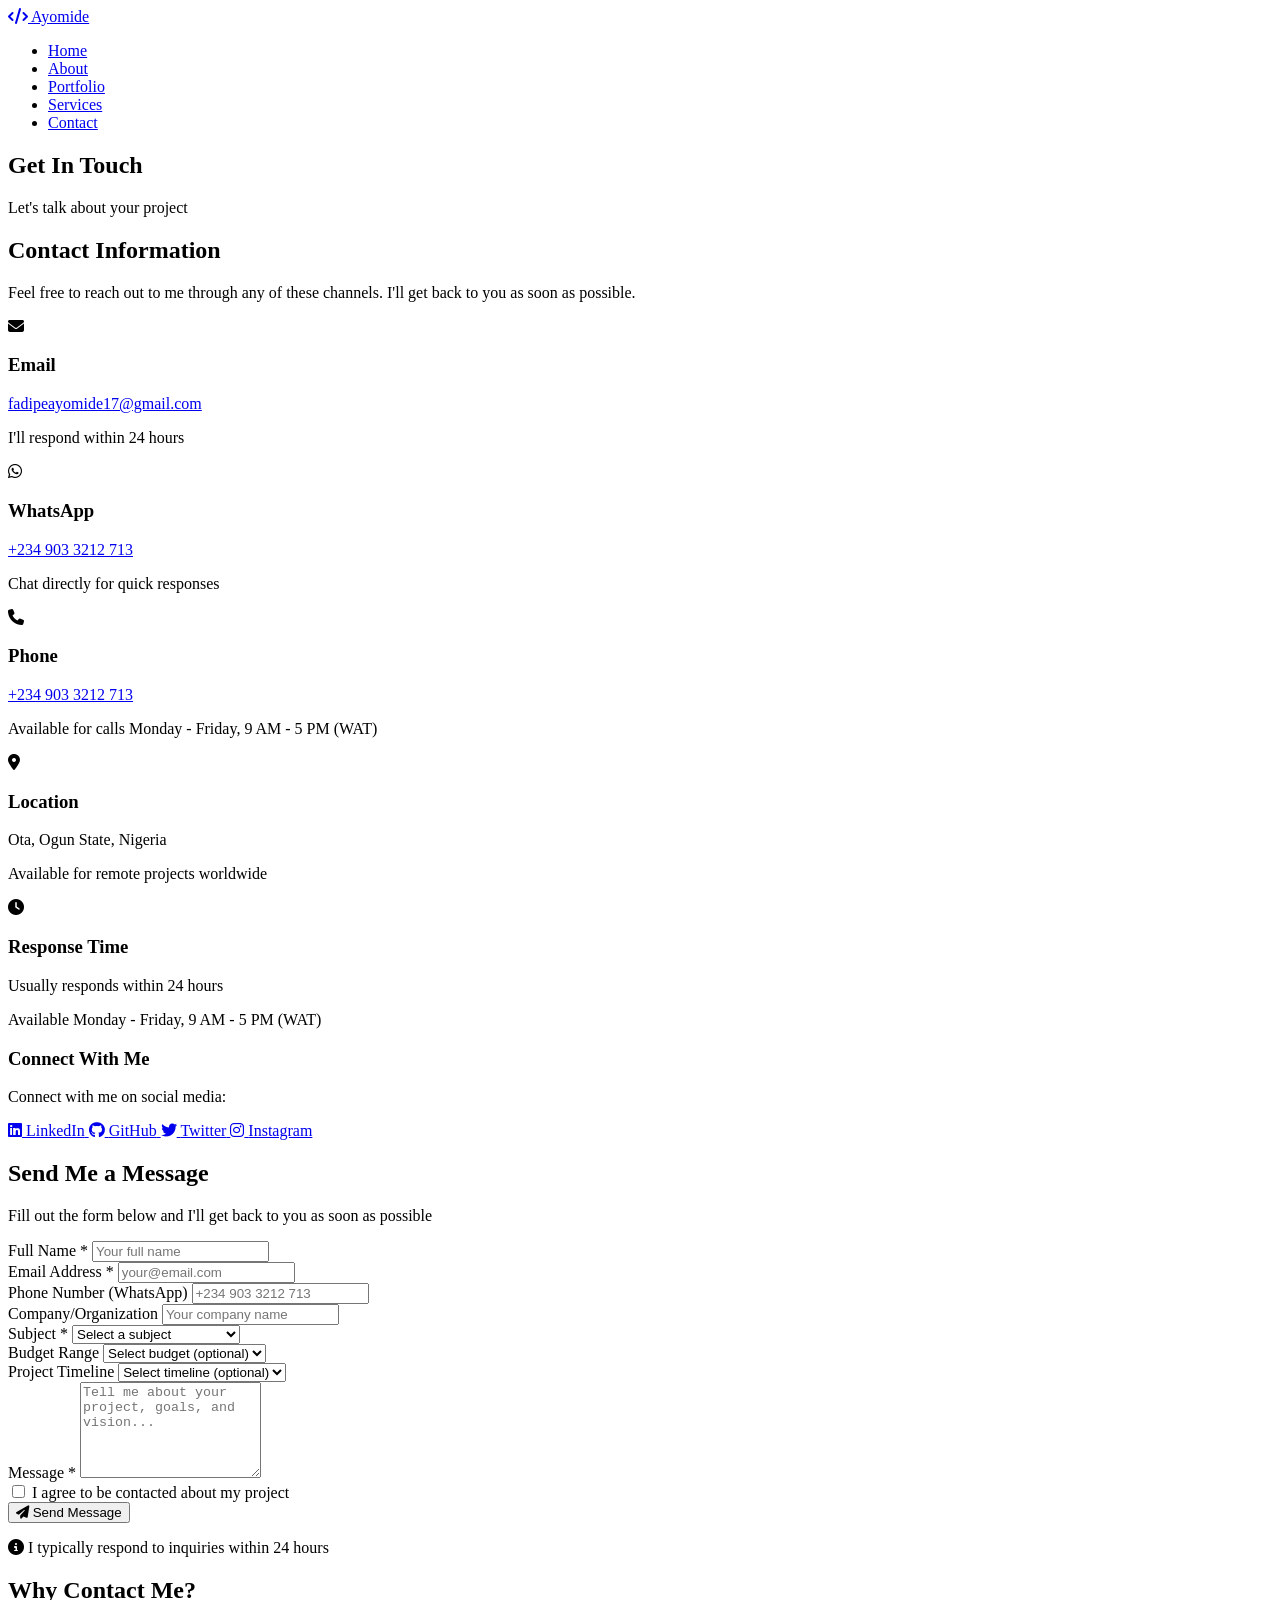
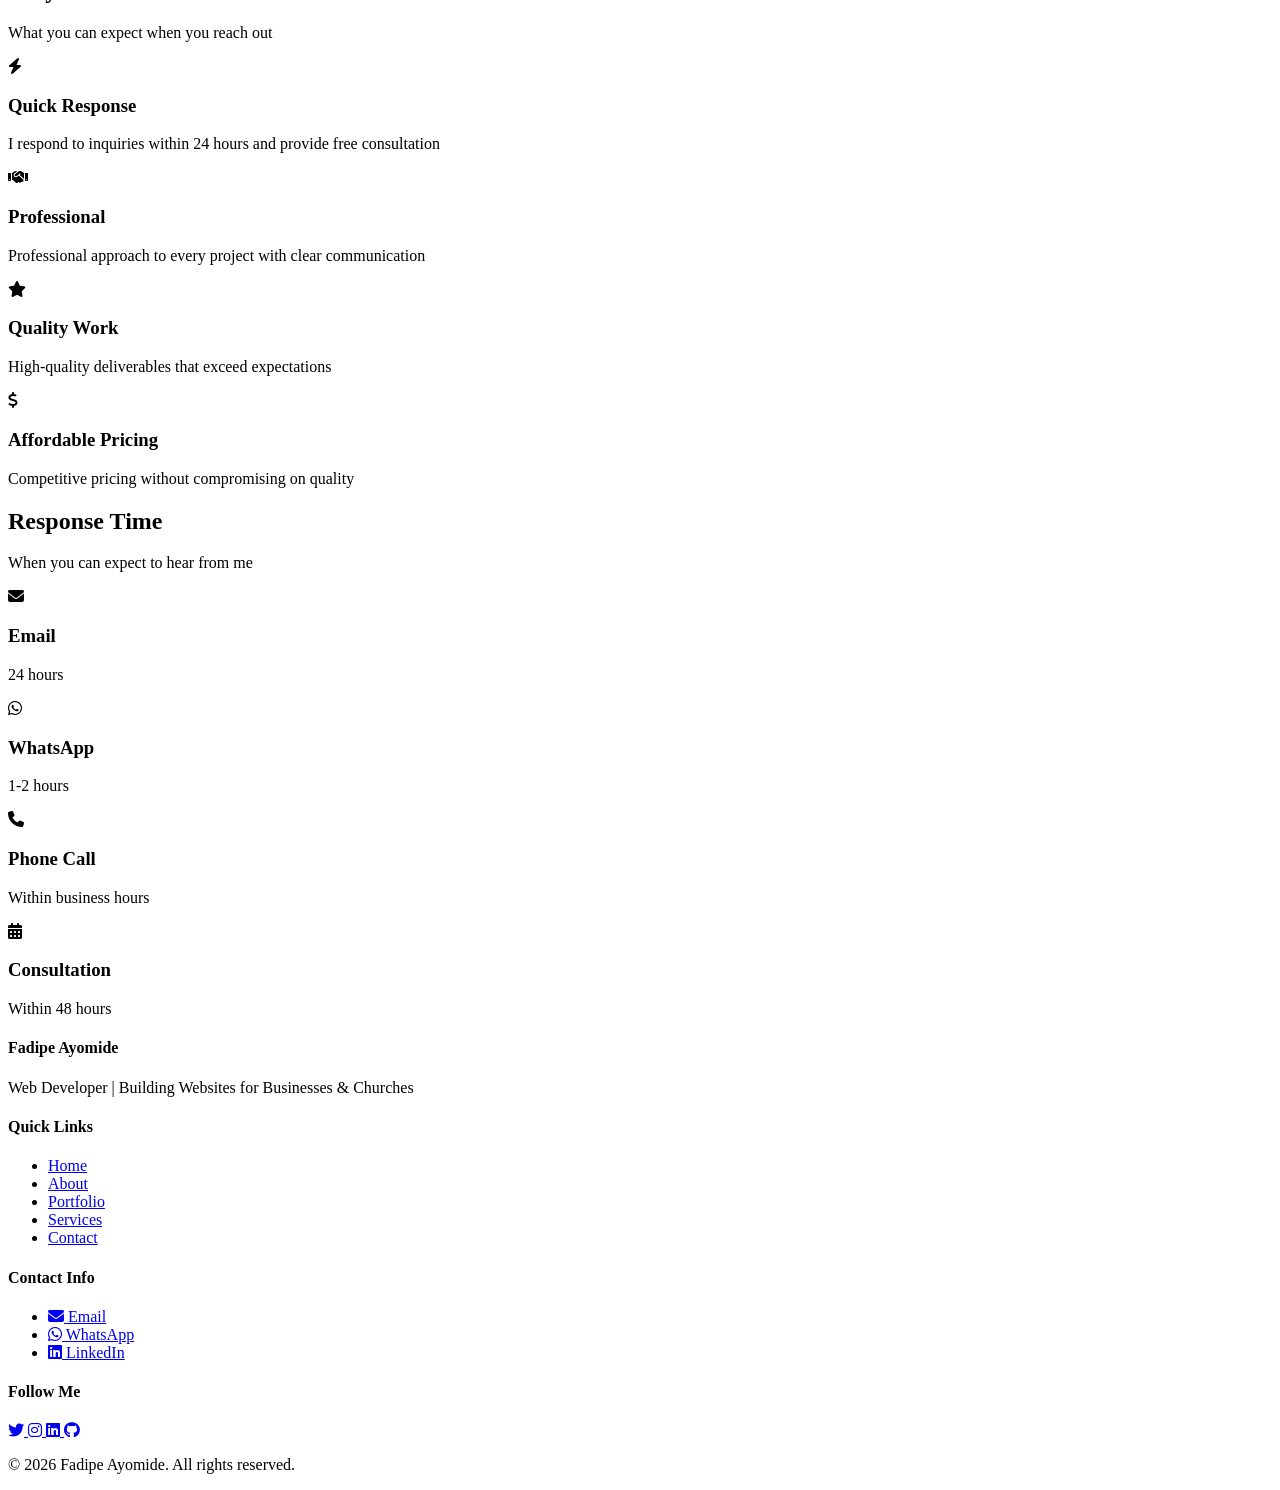
==== contact.html @ 7de07dc8 "Update contact.html" ====
<!DOCTYPE html>
<html lang="en">
<head>
    <meta charset="UTF-8">
    <meta name="viewport" content="width=device-width, initial-scale=1.0">
    <title>Contact Me - Fadipe Ayomide | Web Developer</title>
    <link rel="stylesheet" href="css/styles.css">
    <link rel="stylesheet" href="css/responsive.css">
    <link rel="stylesheet" href="https://cdnjs.cloudflare.com/ajax/libs/font-awesome/6.4.0/css/all.min.css">
</head>
<body>
    <!-- ==================== NAVIGATION ==================== -->
    <nav class="navbar">
        <div class="container">
            <div class="logo">
                <a href="index.html">
                    <i class="fas fa-code"></i> Ayomide
                </a>
            </div>
            <ul class="nav-links">
                <li><a href="index.html">Home</a></li>
                <li><a href="about.html">About</a></li>
                <li><a href="portfolio.html">Portfolio</a></li>
                <li><a href="services.html">Services</a></li>
                <li><a href="contact.html" class="active">Contact</a></li>
            </ul>
            <div class="hamburger">
                <span></span>
                <span></span>
                <span></span>
            </div>
        </div>
    </nav>

    <!-- ==================== PAGE HEADER ==================== -->
    <section class="page-header">
        <div class="container">
            <h1>Get In Touch</h1>
            <p>Let's talk about your project</p>
        </div>
    </section>

    <!-- ==================== CONTACT SECTION ==================== -->
    <section class="contact-section">
        <div class="container">
            <div class="contact-grid">
                <!-- Contact Information -->
                <div class="contact-info">
                    <h2>Contact Information</h2>
                    <p>Feel free to reach out to me through any of these channels. I'll get back to you as soon as possible.</p>

                    <!-- Email -->
                    <div class="contact-item">
                        <div class="contact-icon">
                            <i class="fas fa-envelope"></i>
                        </div>
                        <div class="contact-details">
                            <h3>Email</h3>
                            <a href="mailto:fadipeayomide17@gmail.com">fadipeayomide17@gmail.com</a>
                            <p>I'll respond within 24 hours</p>
                        </div>
                    </div>

                    <!-- WhatsApp -->
                    <div class="contact-item">
                        <div class="contact-icon">
                            <i class="fab fa-whatsapp"></i>
                        </div>
                        <div class="contact-details">
                            <h3>WhatsApp</h3>
                            <a href="https://wa.me/2349033212713" target="_blank">+234 903 3212 713</a>
                            <p>Chat directly for quick responses</p>
                        </div>
                    </div>

                    <!-- Phone -->
                    <div class="contact-item">
                        <div class="contact-icon">
                            <i class="fas fa-phone"></i>
                        </div>
                        <div class="contact-details">
                            <h3>Phone</h3>
                            <a href="tel:+2349033212713">+234 903 3212 713</a>
                            <p>Available for calls Monday - Friday, 9 AM - 5 PM (WAT)</p>
                        </div>
                    </div>

                    <!-- Location -->
                    <div class="contact-item">
                        <div class="contact-icon">
                            <i class="fas fa-map-marker-alt"></i>
                        </div>
                        <div class="contact-details">
                            <h3>Location</h3>
                            <p>Ota, Ogun State, Nigeria</p>
                            <p>Available for remote projects worldwide</p>
                        </div>
                    </div>

                    <!-- Response Time -->
                    <div class="contact-item">
                        <div class="contact-icon">
                            <i class="fas fa-clock"></i>
                        </div>
                        <div class="contact-details">
                            <h3>Response Time</h3>
                            <p>Usually responds within 24 hours</p>
                            <p>Available Monday - Friday, 9 AM - 5 PM (WAT)</p>
                        </div>
                    </div>

                    <!-- Social Links -->
                    <div class="contact-social">
                        <h3>Connect With Me</h3>
                        <p>Connect with me on social media:</p>
                        <div class="social-links-large">
                            <a href="https://linkedin.com/in/fadipe-ayomide-oo1" target="_blank" class="social-btn" title="LinkedIn">
                                <i class="fab fa-linkedin"></i>
                                <span>LinkedIn</span>
                            </a>
                            <a href="https://github.com/ayomidejohn-max" target="_blank" class="social-btn" title="GitHub">
                                <i class="fab fa-github"></i>
                                <span>GitHub</span>
                            </a>
                            <a href="https://twitter.com" target="_blank" class="social-btn" title="Twitter">
                                <i class="fab fa-twitter"></i>
                                <span>Twitter</span>
                            </a>
                            <a href="https://instagram.com" target="_blank" class="social-btn" title="Instagram">
                                <i class="fab fa-instagram"></i>
                                <span>Instagram</span>
                            </a>
                        </div>
                    </div>
                </div>

                <!-- Contact Form -->
                <div class="contact-form-wrapper">
                    <h2>Send Me a Message</h2>
                    <p>Fill out the form below and I'll get back to you as soon as possible</p>

                    <!-- Success Message -->
                    <div id="successMessage" class="success-message" style="display: none;">
                        <i class="fas fa-check-circle"></i>
                        <h3>Message Sent Successfully!</h3>
                        <p>Thank you for reaching out. I'll get back to you soon.</p>
                    </div>

                    <form id="contactForm" class="contact-form">
                        <!-- Name Field -->
                        <div class="form-group">
                            <label for="name">Full Name *</label>
                            <input type="text" id="name" name="name" required placeholder="Your full name">
                            <span class="error-message" id="nameError"></span>
                        </div>

                        <!-- Email Field -->
                        <div class="form-group">
                            <label for="email">Email Address *</label>
                            <input type="email" id="email" name="email" required placeholder="your@email.com">
                            <span class="error-message" id="emailError"></span>
                        </div>

                        <!-- Phone Field -->
                        <div class="form-group">
                            <label for="phone">Phone Number (WhatsApp)</label>
                            <input type="tel" id="phone" name="phone" placeholder="+234 903 3212 713">
                            <span class="error-message" id="phoneError"></span>
                        </div>

                        <!-- Company Field -->
                        <div class="form-group">
                            <label for="company">Company/Organization</label>
                            <input type="text" id="company" name="company" placeholder="Your company name">
                        </div>

                        <!-- Subject Field -->
                        <div class="form-group">
                            <label for="subject">Subject *</label>
                            <select id="subject" name="subject" required>
                                <option value="">Select a subject</option>
                                <option value="website_design">Website Design</option>
                                <option value="website_redesign">Website Redesign</option>
                                <option value="ecommerce">E-commerce Setup</option>
                                <option value="maintenance">Website Maintenance</option>
                                <option value="optimization">Website Optimization</option>
                                <option value="domain_hosting">Domain & Hosting Setup</option>
                                <option value="other">Other Services</option>
                                <option value="inquiry">General Inquiry</option>
                            </select>
                            <span class="error-message" id="subjectError"></span>
                        </div>

                        <!-- Budget Field -->
                        <div class="form-group">
                            <label for="budget">Budget Range</label>
                            <select id="budget" name="budget">
                                <option value="">Select budget (optional)</option>
                                <option value="10k-30k">₦10,000 - ₦30,000</option>
                                <option value="30k-50k">₦30,000 - ₦50,000</option>
                                <option value="50k-100k">₦50,000 - ₦100,000</option>
                                <option value="100k-200k">₦100,000 - ₦200,000</option>
                                <option value="200k+">₦200,000+</option>
                            </select>
                        </div>

                        <!-- Timeline Field -->
                        <div class="form-group">
                            <label for="timeline">Project Timeline</label>
                            <select id="timeline" name="timeline">
                                <option value="">Select timeline (optional)</option>
                                <option value="urgent">ASAP (1-2 weeks)</option>
                                <option value="soon">Soon (2-4 weeks)</option>
                                <option value="flexible">Flexible (1-3 months)</option>
                                <option value="planning">Still Planning</option>
                            </select>
                        </div>

                        <!-- Message Field -->
                        <div class="form-group">
                            <label for="message">Message *</label>
                            <textarea id="message" name="message" required placeholder="Tell me about your project, goals, and vision..." rows="6"></textarea>
                            <span class="error-message" id="messageError"></span>
                        </div>

                        <!-- Agree to Terms -->
                        <div class="form-group checkbox">
                            <input type="checkbox" id="agree" name="agree" required>
                            <label for="agree" class="checkbox-label">
                                I agree to be contacted about my project
                            </label>
                            <span class="error-message" id="agreeError"></span>
                        </div>

                        <!-- Submit Button -->
                        <button type="submit" class="btn btn-primary btn-submit">
                            <i class="fas fa-paper-plane"></i> Send Message
                        </button>

                        <!-- Form Info -->
                        <p class="form-info">
                            <i class="fas fa-info-circle"></i>
                            I typically respond to inquiries within 24 hours
                        </p>
                    </form>
                </div>
            </div>
        </div>
    </section>

    <!-- ==================== WHY CONTACT ME ==================== -->
    <section class="why-contact">
        <div class="container">
            <div class="section-header">
                <h2>Why Contact Me?</h2>
                <p class="section-subtitle">What you can expect when you reach out</p>
            </div>

            <div class="why-contact-grid">
                <div class="why-contact-card">
                    <i class="fas fa-bolt"></i>
                    <h3>Quick Response</h3>
                    <p>I respond to inquiries within 24 hours and provide free consultation</p>
                </div>
                <div class="why-contact-card">
                    <i class="fas fa-handshake"></i>
                    <h3>Professional</h3>
                    <p>Professional approach to every project with clear communication</p>
                </div>
                <div class="why-contact-card">
                    <i class="fas fa-star"></i>
                    <h3>Quality Work</h3>
                    <p>High-quality deliverables that exceed expectations</p>
                </div>
                <div class="why-contact-card">
                    <i class="fas fa-dollar-sign"></i>
                    <h3>Affordable Pricing</h3>
                    <p>Competitive pricing without compromising on quality</p>
                </div>
            </div>
        </div>
    </section>

    <!-- ==================== RESPONSE TIME ==================== -->
    <section class="response-time">
        <div class="container">
            <div class="section-header">
                <h2>Response Time</h2>
                <p class="section-subtitle">When you can expect to hear from me</p>
            </div>

            <div class="response-grid">
                <div class="response-card">
                    <i class="fas fa-envelope"></i>
                    <h3>Email</h3>
                    <p>24 hours</p>
                </div>
                <div class="response-card">
                    <i class="fab fa-whatsapp"></i>
                    <h3>WhatsApp</h3>
                    <p>1-2 hours</p>
                </div>
                <div class="response-card">
                    <i class="fas fa-phone"></i>
                    <h3>Phone Call</h3>
                    <p>Within business hours</p>
                </div>
                <div class="response-card">
                    <i class="fas fa-calendar-alt"></i>
                    <h3>Consultation</h3>
                    <p>Within 48 hours</p>
                </div>
            </div>
        </div>
    </section>

    <!-- ==================== FOOTER ==================== -->
    <footer class="footer">
        <div class="container">
            <div class="footer-content">
                <div class="footer-section">
                    <h4>Fadipe Ayomide</h4>
                    <p>Web Developer | Building Websites for Businesses & Churches</p>
                </div>

                <div class="footer-section">
                    <h4>Quick Links</h4>
                    <ul>
                        <li><a href="index.html">Home</a></li>
                        <li><a href="about.html">About</a></li>
                        <li><a href="portfolio.html">Portfolio</a></li>
                        <li><a href="services.html">Services</a></li>
                        <li><a href="contact.html">Contact</a></li>
                    </ul>
                </div>

                <div class="footer-section">
                    <h4>Contact Info</h4>
                    <ul>
                        <li>
                            <a href="mailto:fadipeayomide17@gmail.com">
                                <i class="fas fa-envelope"></i> Email
                            </a>
                        </li>
                        <li>
                            <a href="https://wa.me/2349033212713" target="_blank">
                                <i class="fab fa-whatsapp"></i> WhatsApp
                            </a>
                        </li>
                        <li>
                            <a href="https://www.linkedin.com/in/fadipe-ayomide-oo1" target="_blank">
                                <i class="fab fa-linkedin"></i> LinkedIn
                            </a>
                        </li>
                    </ul>
                </div>

                <div class="footer-section">
                    <h4>Follow Me</h4>
                    <div class="social-links">
                        <a href="https://twitter.com" target="_blank" title="Twitter">
                            <i class="fab fa-twitter"></i>
                        </a>
                        <a href="https://instagram.com" target="_blank" title="Instagram">
                            <i class="fab fa-instagram"></i>
                        </a>
                        <a href="https://www.linkedin.com/in/fadipe-ayomide-oo1" target="_blank" title="LinkedIn">
                            <i class="fab fa-linkedin"></i>
                        </a>
                        <a href="https://github.com" target="_blank" title="GitHub">
                            <i class="fab fa-github"></i>
                        </a>
                    </div>
                </div>
            </div>

            <div class="footer-bottom">
                <p>&copy; 2026 Fadipe Ayomide. All rights reserved.</p>
            </div>
        </div>
    </footer>

    <!-- ==================== SCRIPTS ==================== -->
    <script src="js/script.js"></script>
</body>
</html>
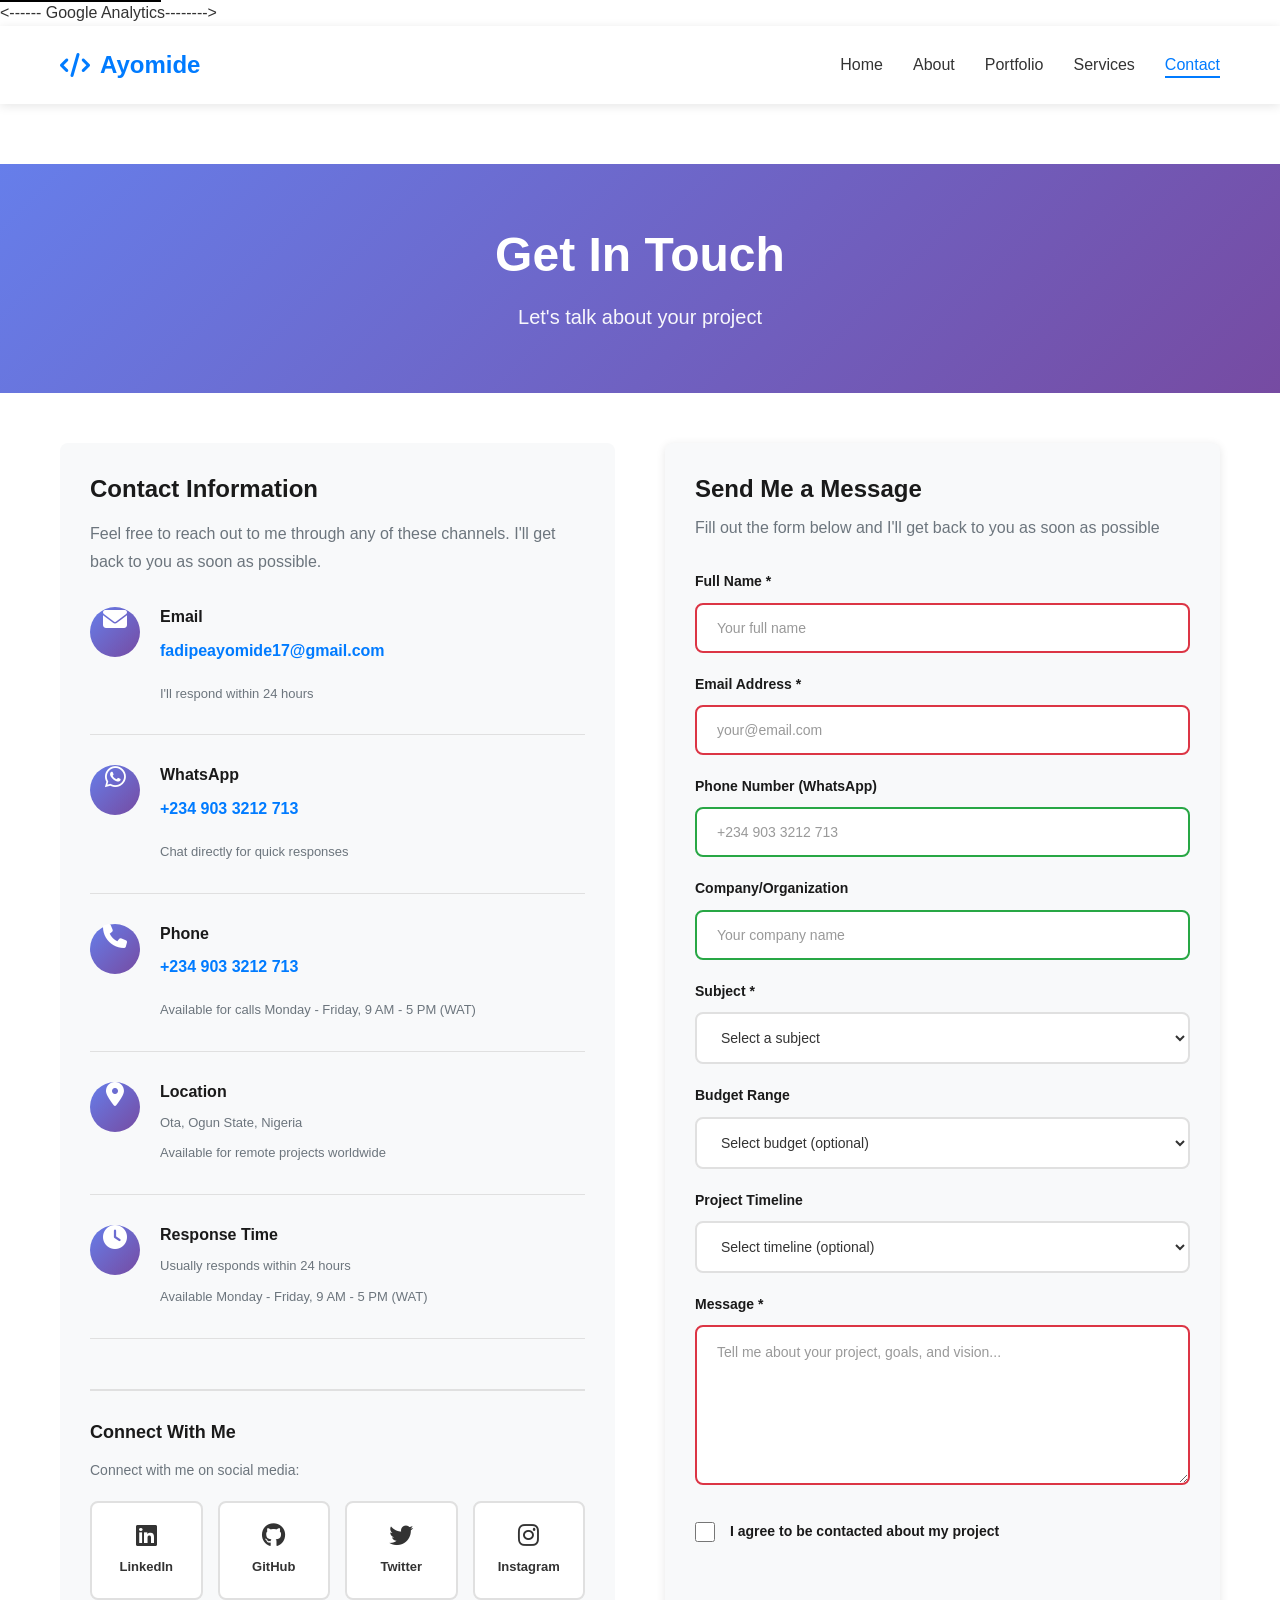
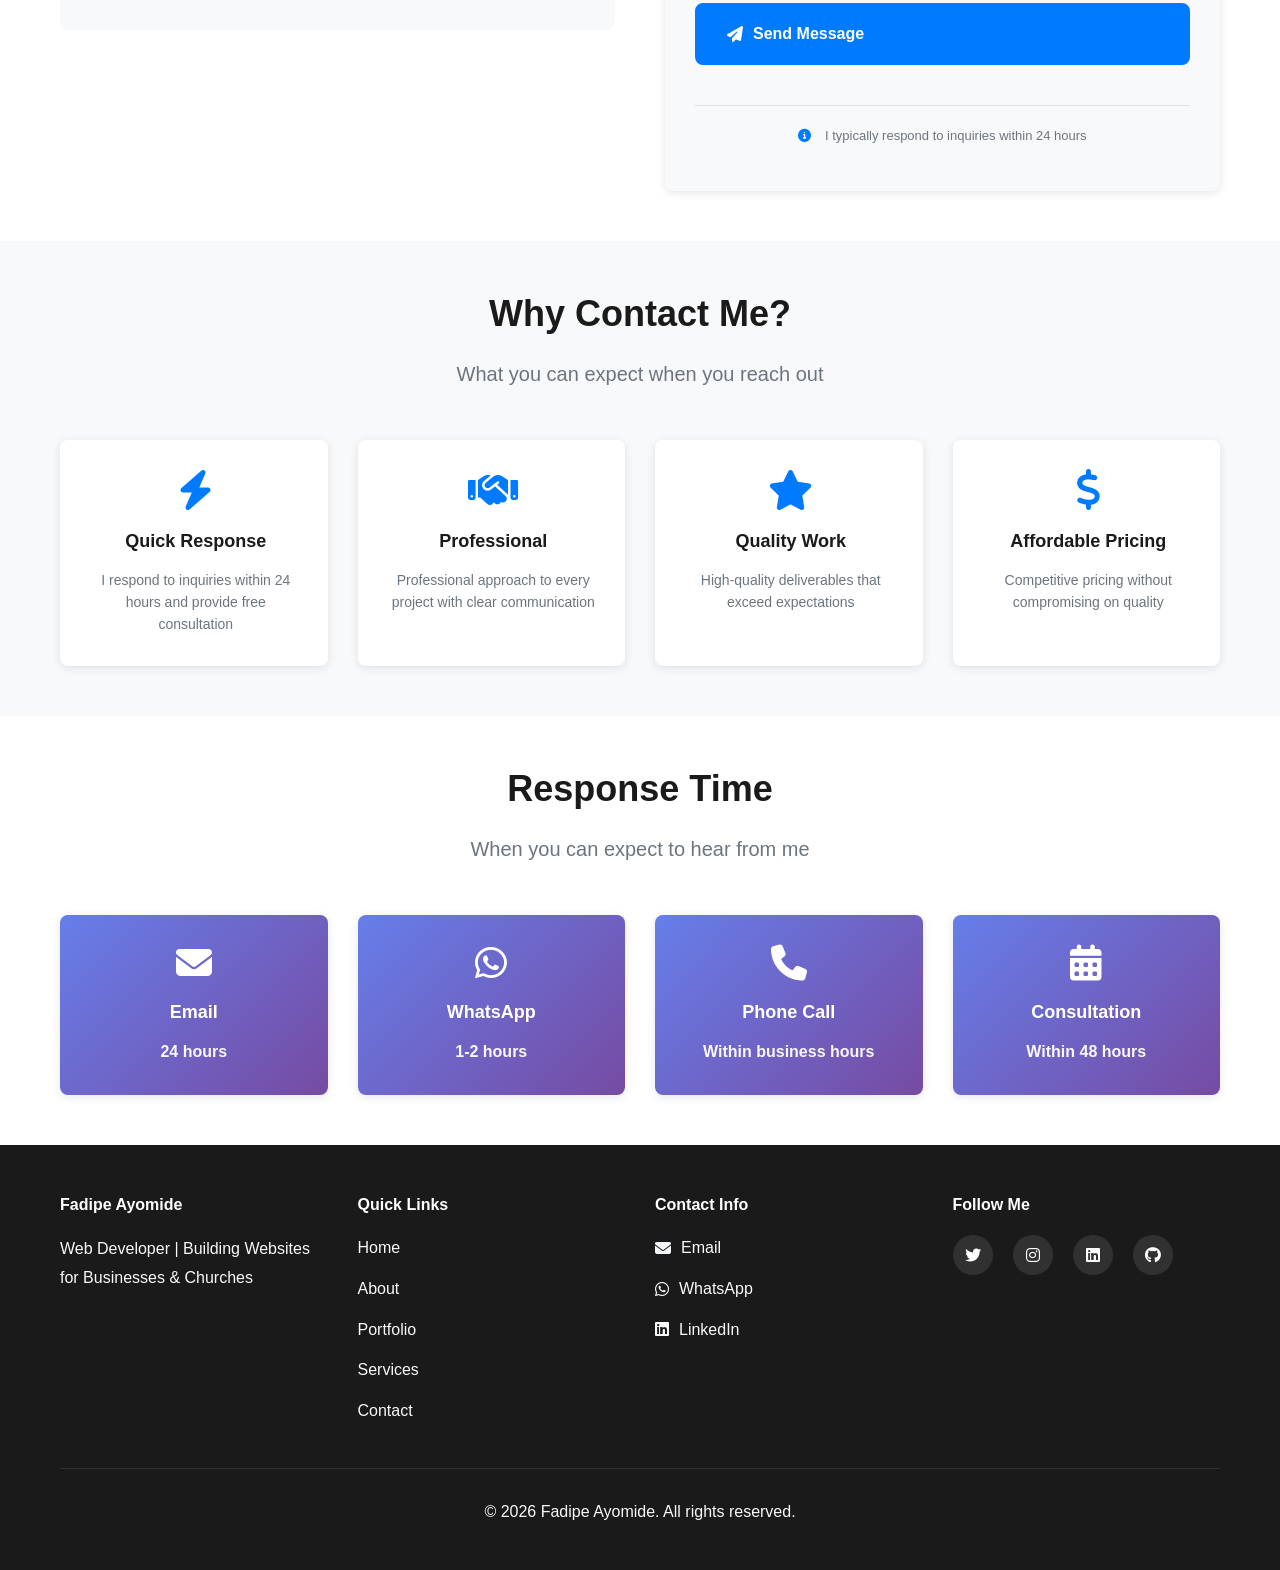
==== commit d3ac5345: "Update contact.html" ====
--- a/contact.html
+++ b/contact.html
@@ -7,6 +7,14 @@
     <link rel="stylesheet" href="css/styles.css">
     <link rel="stylesheet" href="css/responsive.css">
     <link rel="stylesheet" href="https://cdnjs.cloudflare.com/ajax/libs/font-awesome/6.4.0/css/all.min.css">
+        <------ Google Analytics-------->
+    <script async src="https://www.googletagmanager.com/gtag/js?id=G-K5BEQGF1L0"></script>
+    <script>
+        window.dataLayer = window.dataLayer || [];
+        function gtag(){dataLayer.push(arguments);}
+        gtag('js', new Date());
+        gtag('config', 'G-K5BEQGF1L0');
+    </script>
 </head>
 <body>
     <!-- ==================== NAVIGATION ==================== -->
@@ -146,7 +154,9 @@
                         <p>Thank you for reaching out. I'll get back to you soon.</p>
                     </div>
 
-                    <form id="contactForm" class="contact-form">
+                    <form action="https://formsubmit.co/fadipeayomide17@gmail.com" method="POST" class="contact-form">
+    <!-- Disable CAPTCHA -->
+    <input type="hidden" name="_captcha" value="false">
                         <!-- Name Field -->
                         <div class="form-group">
                             <label for="name">Full Name *</label>
--- a/css/styles.css
+++ b/css/styles.css
@@ -0,0 +1,4756 @@
+/* ============================================================
+   FADIPE AYOMIDE PORTFOLIO - MAIN STYLES
+   ============================================================ */
+
+/* ==================== ROOT VARIABLES ==================== */
+:root {
+    /* Colors */
+    --primary-color: #007bff;
+    --secondary-color: #6c757d;
+    --success-color: #28a745;
+    --danger-color: #dc3545;
+    --dark-color: #1a1a1a;
+    --light-color: #f8f9fa;
+    --white-color: #ffffff;
+    --text-color: #333333;
+    --border-color: #e0e0e0;
+    --shadow-color: rgba(0, 0, 0, 0.1);
+    
+    /* Fonts */
+    --font-family: 'Segoe UI', Tahoma, Geneva, Verdana, sans-serif;
+    --font-size-base: 16px;
+    --font-size-large: 20px;
+    --font-size-h1: 48px;
+    --font-size-h2: 36px;
+    --font-size-h3: 24px;
+    
+    /* Spacing */
+    --spacing-xs: 5px;
+    --spacing-sm: 10px;
+    --spacing-md: 15px;
+    --spacing-lg: 20px;
+    --spacing-xl: 30px;
+    --spacing-xxl: 50px;
+    
+    /* Border Radius */
+    --border-radius: 8px;
+    --border-radius-large: 15px;
+    
+    /* Transitions */
+    --transition: all 0.3s ease;
+    
+    /* Box Shadow */
+    --box-shadow: 0 2px 10px rgba(0, 0, 0, 0.1);
+    --box-shadow-hover: 0 5px 20px rgba(0, 0, 0, 0.15);
+}
+
+/* ==================== GLOBAL STYLES ==================== */
+* {
+    margin: 0;
+    padding: 0;
+    box-sizing: border-box;
+}
+
+html {
+    scroll-behavior: smooth;
+}
+
+body {
+    font-family: var(--font-family);
+    font-size: var(--font-size-base);
+    color: var(--text-color);
+    line-height: 1.6;
+    background-color: var(--white-color);
+}
+
+/* ==================== TYPOGRAPHY ==================== */
+h1, h2, h3, h4, h5, h6 {
+    font-weight: 700;
+    margin-bottom: var(--spacing-lg);
+    line-height: 1.3;
+}
+
+h1 {
+    font-size: var(--font-size-h1);
+}
+
+h2 {
+    font-size: var(--font-size-h2);
+}
+
+h3 {
+    font-size: var(--font-size-h3);
+}
+
+p {
+    margin-bottom: var(--spacing-md);
+}
+
+a {
+    color: var(--primary-color);
+    text-decoration: none;
+    transition: var(--transition);
+}
+
+a:hover {
+    color: darken(var(--primary-color), 10%);
+}
+
+ul, ol {
+    margin-left: var(--spacing-lg);
+    margin-bottom: var(--spacing-md);
+}
+
+/* ==================== CONTAINER ==================== */
+.container {
+    max-width: 1200px;
+    margin: 0 auto;
+    padding: 0 var(--spacing-lg);
+}
+
+/* ==================== BUTTONS ==================== */
+.btn {
+    display: inline-block;
+    padding: var(--spacing-md) var(--spacing-xl);
+    border-radius: var(--border-radius);
+    font-size: var(--font-size-base);
+    font-weight: 600;
+    text-align: center;
+    cursor: pointer;
+    transition: var(--transition);
+    border: 2px solid transparent;
+    text-decoration: none;
+    white-space: nowrap;
+    display: inline-flex;
+    align-items: center;
+    gap: var(--spacing-sm);
+}
+
+.btn-primary {
+    background-color: var(--primary-color);
+    color: var(--white-color);
+    border-color: var(--primary-color);
+}
+
+.btn-primary:hover {
+    background-color: #0056b3;
+    border-color: #0056b3;
+    transform: translateY(-2px);
+    box-shadow: var(--box-shadow-hover);
+}
+
+.btn-secondary {
+    background-color: transparent;
+    color: var(--primary-color);
+    border-color: var(--primary-color);
+}
+
+.btn-secondary:hover {
+    background-color: var(--primary-color);
+    color: var(--white-color);
+    transform: translateY(-2px);
+}
+
+.btn-light {
+    background-color: var(--white-color);
+    color: var(--dark-color);
+    border-color: var(--white-color);
+}
+
+.btn-light:hover {
+    background-color: var(--light-color);
+    transform: translateY(-2px);
+    box-shadow: var(--box-shadow-hover);
+}
+
+.btn-small {
+    padding: var(--spacing-sm) var(--spacing-md);
+    font-size: 14px;
+}
+
+/* ==================== NAVIGATION ==================== */
+.navbar {
+    background-color: var(--white-color);
+    box-shadow: var(--box-shadow);
+    position: sticky;
+    top: 0;
+    z-index: 1000;
+}
+
+.navbar .container {
+    display: flex;
+    justify-content: space-between;
+    align-items: center;
+    padding: var(--spacing-lg);
+}
+
+.logo a {
+    font-size: 24px;
+    font-weight: 700;
+    color: var(--primary-color);
+    display: flex;
+    align-items: center;
+    gap: var(--spacing-sm);
+}
+
+.nav-links {
+    display: flex;
+    list-style: none;
+    gap: var(--spacing-xl);
+    margin: 0;
+}
+
+.nav-links a {
+    color: var(--text-color);
+    font-weight: 500;
+    position: relative;
+    padding-bottom: 5px;
+}
+
+.nav-links a:hover,
+.nav-links a.active {
+    color: var(--primary-color);
+}
+
+.nav-links a.active::after {
+    content: '';
+    position: absolute;
+    bottom: 0;
+    left: 0;
+    width: 100%;
+    height: 2px;
+    background-color: var(--primary-color);
+}
+
+.hamburger {
+    display: none;
+    flex-direction: column;
+    cursor: pointer;
+    gap: 5px;
+}
+
+.hamburger span {
+    width: 25px;
+    height: 3px;
+    background-color: var(--text-color);
+    border-radius: 2px;
+    transition: var(--transition);
+}
+
+/* ==================== HERO SECTION ==================== */
+.hero {
+    padding: 100px var(--spacing-lg);
+    background: linear-gradient(135deg, #667eea 0%, #764ba2 100%);
+    color: var(--white-color);
+    min-height: 100vh;
+    display: flex;
+    align-items: center;
+}
+
+.hero .container {
+    display: grid;
+    grid-template-columns: 1fr 1fr;
+    gap: var(--spacing-xxl);
+    align-items: center;
+}
+
+.hero-content h1 {
+    font-size: var(--font-size-h1);
+    margin-bottom: var(--spacing-lg);
+    line-height: 1.2;
+}
+
+.highlight {
+    color: #ffd700;
+}
+
+.hero-subtitle {
+    font-size: var(--font-size-large);
+    margin-bottom: var(--spacing-lg);
+    font-weight: 600;
+}
+
+.hero-description {
+    font-size: 18px;
+    margin-bottom: var(--spacing-xl);
+    line-height: 1.8;
+    opacity: 0.95;
+}
+
+.hero-buttons {
+    display: flex;
+    gap: var(--spacing-lg);
+    flex-wrap: wrap;
+}
+
+.profile-photo {
+    width: 100%;
+    max-width: 400px;
+    border-radius: var(--border-radius-large);
+    box-shadow: 0 10px 40px rgba(0, 0, 0, 0.3);
+    animation: float 3s ease-in-out infinite;
+}
+
+@keyframes float {
+    0%, 100% {
+        transform: translateY(0px);
+    }
+    50% {
+        transform: translateY(-20px);
+    }
+}
+
+/* ==================== STATS SECTION ==================== */
+.stats {
+    padding: var(--spacing-xxl) var(--spacing-lg);
+    background-color: var(--light-color);
+}
+
+.stats .container {
+    display: grid;
+    grid-template-columns: repeat(auto-fit, minmax(200px, 1fr));
+    gap: var(--spacing-xl);
+}
+
+.stat-card {
+    text-align: center;
+    padding: var(--spacing-xl);
+    background-color: var(--white-color);
+    border-radius: var(--border-radius);
+    box-shadow: var(--box-shadow);
+    transition: var(--transition);
+}
+
+.stat-card:hover {
+    transform: translateY(-5px);
+    box-shadow: var(--box-shadow-hover);
+}
+
+.stat-card h3 {
+    font-size: 36px;
+    color: var(--primary-color);
+    margin-bottom: var(--spacing-md);
+}
+
+.stat-card p {
+    color: var(--secondary-color);
+    margin: 0;
+}
+
+/* ==================== SECTION HEADER ==================== */
+.section-header {
+    text-align: center;
+    margin-bottom: var(--spacing-xxl);
+}
+
+.section-header h2 {
+    color: var(--dark-color);
+    margin-bottom: var(--spacing-lg);
+}
+
+.section-subtitle {
+    font-size: var(--font-size-large);
+    color: var(--secondary-color);
+    margin-bottom: 0;
+}
+
+/* ==================== FEATURED PROJECTS ==================== */
+.featured-projects {
+    padding: var(--spacing-xxl) var(--spacing-lg);
+}
+
+.projects-grid {
+    display: grid;
+    grid-template-columns: repeat(auto-fit, minmax(300px, 1fr));
+    gap: var(--spacing-xl);
+    margin-bottom: var(--spacing-xxl);
+}
+
+.project-card {
+    border-radius: var(--border-radius);
+    overflow: hidden;
+    box-shadow: var(--box-shadow);
+    transition: var(--transition);
+}
+
+.project-card:hover {
+    transform: translateY(-8px);
+    box-shadow: var(--box-shadow-hover);
+}
+
+.project-image {
+    position: relative;
+    overflow: hidden;
+    height: 250px;
+}
+
+.project-image img {
+    width: 100%;
+    height: 100%;
+    object-fit: cover;
+    transition: var(--transition);
+}
+
+.project-card:hover .project-image img {
+    transform: scale(1.1);
+}
+
+.project-overlay {
+    position: absolute;
+    top: 0;
+    left: 0;
+    width: 100%;
+    height: 100%;
+    background-color: rgba(0, 123, 255, 0.9);
+    display: flex;
+    align-items: center;
+    justify-content: center;
+    opacity: 0;
+    transition: var(--transition);
+}
+
+.project-card:hover .project-overlay {
+    opacity: 1;
+}
+
+.project-link {
+    background-color: var(--white-color);
+    color: var(--primary-color);
+    padding: var(--spacing-md) var(--spacing-xl);
+    border-radius: var(--border-radius);
+    font-weight: 600;
+    display: inline-block;
+}
+
+.project-link:hover {
+    background-color: var(--light-color);
+}
+
+.project-info {
+    padding: var(--spacing-lg);
+}
+
+.project-info h3 {
+    color: var(--dark-color);
+    margin-bottom: var(--spacing-sm);
+}
+
+.project-info p {
+    color: var(--secondary-color);
+    font-size: 14px;
+    margin-bottom: var(--spacing-md);
+}
+
+.project-tech {
+    display: flex;
+    gap: var(--spacing-sm);
+    flex-wrap: wrap;
+}
+
+.project-tech span {
+    background-color: var(--light-color);
+    color: var(--primary-color);
+    padding: 4px 10px;
+    border-radius: 20px;
+    font-size: 12px;
+    font-weight: 600;
+}
+
+/* ==================== VIEW ALL CENTER ==================== */
+.view-all-center {
+    text-align: center;
+}
+
+/* ==================== SERVICES PREVIEW ==================== */
+.services-preview {
+    padding: var(--spacing-xxl) var(--spacing-lg);
+    background-color: var(--light-color);
+}
+
+.services-grid {
+    display: grid;
+    grid-template-columns: repeat(auto-fit, minmax(250px, 1fr));
+    gap: var(--spacing-xl);
+    margin-bottom: var(--spacing-xxl);
+}
+
+.service-card {
+    background-color: var(--white-color);
+    padding: var(--spacing-xl);
+    border-radius: var(--border-radius);
+    text-align: center;
+    box-shadow: var(--box-shadow);
+    transition: var(--transition);
+    border-top: 4px solid transparent;
+}
+
+.service-card:hover {
+    transform: translateY(-8px);
+    box-shadow: var(--box-shadow-hover);
+    border-top-color: var(--primary-color);
+}
+
+.service-icon {
+    font-size: 48px;
+    color: var(--primary-color);
+    margin-bottom: var(--spacing-lg);
+}
+
+.service-card h3 {
+    color: var(--dark-color);
+    margin-bottom: var(--spacing-md);
+}
+
+.service-card p {
+    color: var(--secondary-color);
+    margin: 0;
+}
+
+/* ==================== SKILLS PREVIEW ==================== */
+.skills-preview {
+    padding: var(--spacing-xxl) var(--spacing-lg);
+}
+
+.skills-grid {
+    display: grid;
+    grid-template-columns: repeat(auto-fit, minmax(150px, 1fr));
+    gap: var(--spacing-xl);
+}
+
+.skill-item {
+    text-align: center;
+    padding: var(--spacing-xl);
+    background-color: var(--light-color);
+    border-radius: var(--border-radius);
+    transition: var(--transition);
+}
+
+.skill-item:hover {
+    background-color: var(--primary-color);
+    color: var(--white-color);
+    transform: translateY(-5px);
+}
+
+.skill-item i {
+    font-size: 40px;
+    margin-bottom: var(--spacing-md);
+    display: block;
+    color: var(--primary-color);
+}
+
+.skill-item:hover i {
+    color: var(--white-color);
+}
+
+.skill-item h4 {
+    margin: 0;
+    font-size: 16px;
+}
+
+/* ==================== TESTIMONIALS PREVIEW ==================== */
+.testimonials-preview {
+    padding: var(--spacing-xxl) var(--spacing-lg);
+    background-color: var(--light-color);
+}
+
+.testimonials-grid {
+    display: grid;
+    grid-template-columns: repeat(auto-fit, minmax(300px, 1fr));
+    gap: var(--spacing-xl);
+    margin-bottom: var(--spacing-xxl);
+}
+
+.testimonial-card {
+    background-color: var(--white-color);
+    padding: var(--spacing-xl);
+    border-radius: var(--border-radius);
+    box-shadow: var(--box-shadow);
+    transition: var(--transition);
+}
+
+.testimonial-card:hover {
+    transform: translateY(-5px);
+    box-shadow: var(--box-shadow-hover);
+}
+
+.stars {
+    margin-bottom: var(--spacing-md);
+}
+
+.stars i {
+    color: #ffc107;
+    margin-right: 3px;
+}
+
+.testimonial-text {
+    font-style: italic;
+    color: var(--text-color);
+    margin-bottom: var(--spacing-lg);
+    line-height: 1.8;
+}
+
+.testimonial-author h4 {
+    margin-bottom: 5px;
+    color: var(--dark-color);
+}
+
+.testimonial-author p {
+    color: var(--secondary-color);
+    font-size: 14px;
+    margin: 0;
+}
+
+/* ==================== CTA SECTION ==================== */
+.cta {
+    padding: 80px var(--spacing-lg);
+    background: linear-gradient(135deg, #667eea 0%, #764ba2 100%);
+    color: var(--white-color);
+    text-align: center;
+}
+
+.cta h2 {
+    font-size: var(--font-size-h2);
+    margin-bottom: var(--spacing-lg);
+    color: var(--white-color);
+}
+
+.cta p {
+    font-size: var(--font-size-large);
+    margin-bottom: var(--spacing-xl);
+}
+
+/* ==================== FOOTER ==================== */
+.footer {
+    background-color: var(--dark-color);
+    color: var(--light-color);
+    padding: var(--spacing-xxl) var(--spacing-lg) var(--spacing-xl);
+}
+
+.footer-content {
+    display: grid;
+    grid-template-columns: repeat(auto-fit, minmax(250px, 1fr));
+    gap: var(--spacing-xl);
+    margin-bottom: var(--spacing-xl);
+}
+
+.footer-section h4 {
+    color: var(--white-color);
+    margin-bottom: var(--spacing-lg);
+}
+
+.footer-section p {
+    color: var(--light-color);
+    line-height: 1.8;
+    margin-bottom: 0;
+}
+
+.footer-section ul {
+    list-style: none;
+    margin: 0;
+    padding: 0;
+}
+
+.footer-section ul li {
+    margin-bottom: var(--spacing-md);
+}
+
+.footer-section a {
+    color: var(--light-color);
+    display: flex;
+    align-items: center;
+    gap: var(--spacing-sm);
+}
+
+.footer-section a:hover {
+    color: var(--primary-color);
+}
+
+.social-links {
+    display: flex;
+    gap: var(--spacing-lg);
+}
+
+.social-links a {
+    width: 40px;
+    height: 40px;
+    background-color: rgba(255, 255, 255, 0.1);
+    border-radius: 50%;
+    display: flex;
+    align-items: center;
+    justify-content: center;
+    transition: var(--transition);
+    color: var(--white-color);
+    margin: 0;
+}
+
+.social-links a:hover {
+    background-color: var(--primary-color);
+    color: var(--white-color);
+}
+
+.footer-bottom {
+    border-top: 1px solid rgba(255, 255, 255, 0.1);
+    padding-top: var(--spacing-xl);
+    text-align: center;
+    color: var(--light-color);
+}
+
+/* ==================== UTILITIES ==================== */
+.text-center {
+    text-align: center;
+}
+
+.text-primary {
+    color: var(--primary-color);
+}
+
+.text-secondary {
+    color: var(--secondary-color);
+}
+
+.text-white {
+    color: var(--white-color);
+}
+
+.bg-light {
+    background-color: var(--light-color);
+}
+
+.bg-white {
+    background-color: var(--white-color);
+}
+
+.mt-sm { margin-top: var(--spacing-sm); }
+.mt-md { margin-top: var(--spacing-md); }
+.mt-lg { margin-top: var(--spacing-lg); }
+.mt-xl { margin-top: var(--spacing-xl); }
+
+.mb-sm { margin-bottom: var(--spacing-sm); }
+.mb-md { margin-bottom: var(--spacing-md); }
+.mb-lg { margin-bottom: var(--spacing-lg); }
+.mb-xl { margin-bottom: var(--spacing-xl); }
+
+.p-sm { padding: var(--spacing-sm); }
+.p-md { padding: var(--spacing-md); }
+.p-lg { padding: var(--spacing-lg); }
+.p-xl { padding: var(--spacing-xl); }
+
+/* ==================== PAGE HEADER ==================== */
+.page-header {
+    padding: 60px var(--spacing-lg);
+    background: linear-gradient(135deg, #667eea 0%, #764ba2 100%);
+    color: var(--white-color);
+    text-align: center;
+    margin-top: 60px;
+}
+
+.page-header h1 {
+    color: var(--white-color);
+    margin-bottom: var(--spacing-md);
+}
+
+.page-header p {
+    font-size: var(--font-size-large);
+    margin-bottom: 0;
+    opacity: 0.95;
+}
+
+/* ==================== LOADING & ANIMATIONS ==================== */
+@keyframes fadeIn {
+    from {
+        opacity: 0;
+        transform: translateY(20px);
+    }
+    to {
+        opacity: 1;
+        transform: translateY(0);
+    }
+}
+
+.fade-in {
+    animation: fadeIn 0.6s ease-in-out;
+}
+
+/* ==================== SCROLLBAR ==================== */
+::-webkit-scrollbar {
+    width: 10px;
+}
+
+::-webkit-scrollbar-track {
+    background: var(--light-color);
+}
+
+::-webkit-scrollbar-thumb {
+    background: var(--primary-color);
+    border-radius: 5px;
+}
+
+::-webkit-scrollbar-thumb:hover {
+    background: #0056b3;
+}
+/* ==================== CONTACT SECTION ==================== */
+.contact-section {
+    padding: var(--spacing-xxl) var(--spacing-lg);
+}
+
+.contact-grid {
+    display: grid;
+    grid-template-columns: 1fr 1fr;
+    gap: var(--spacing-xxl);
+    align-items: start;
+}
+
+/* ==================== CONTACT INFO SIDE ==================== */
+.contact-info {
+    padding: var(--spacing-xl);
+    background-color: var(--light-color);
+    border-radius: var(--border-radius);
+    height: fit-content;
+    position: sticky;
+    top: 100px;
+}
+
+.contact-info h2 {
+    color: var(--dark-color);
+    margin-bottom: var(--spacing-md);
+    font-size: 24px;
+}
+
+.contact-info > p {
+    color: var(--secondary-color);
+    margin-bottom: var(--spacing-xl);
+    line-height: 1.8;
+}
+
+/* ==================== CONTACT ITEM ==================== */
+.contact-item {
+    display: flex;
+    gap: var(--spacing-lg);
+    margin-bottom: var(--spacing-xl);
+    padding-bottom: var(--spacing-xl);
+    border-bottom: 1px solid var(--border-color);
+}
+
+.contact-item:last-of-type {
+    border-bottom: none;
+}
+
+.contact-icon {
+    flex-shrink: 0;
+    display: flex;
+    align-items: flex-start;
+    justify-content: center;
+    width: 50px;
+    height: 50px;
+    background: linear-gradient(135deg, #667eea 0%, #764ba2 100%);
+    border-radius: 50%;
+    color: var(--white-color);
+}
+
+.contact-icon i {
+    font-size: 24px;
+    display: flex;
+    align-items: center;
+    justify-content: center;
+}
+
+.contact-details {
+    flex: 1;
+}
+
+.contact-details h3 {
+    color: var(--dark-color);
+    margin-bottom: var(--spacing-sm);
+    font-size: 16px;
+    font-weight: 600;
+}
+
+.contact-details a {
+    color: var(--primary-color);
+    font-weight: 600;
+    display: inline-block;
+    margin-bottom: var(--spacing-sm);
+    transition: var(--transition);
+}
+
+.contact-details a:hover {
+    color: #0056b3;
+    text-decoration: underline;
+}
+
+.contact-details p {
+    color: var(--secondary-color);
+    font-size: 13px;
+    margin: var(--spacing-sm) 0 0 0;
+    line-height: 1.6;
+}
+
+/* ==================== CONTACT SOCIAL ==================== */
+.contact-social {
+    margin-top: var(--spacing-xxl);
+    padding-top: var(--spacing-xl);
+    border-top: 2px solid var(--border-color);
+}
+
+.contact-social h3 {
+    color: var(--dark-color);
+    margin-bottom: var(--spacing-md);
+    font-size: 18px;
+}
+
+.contact-social > p {
+    color: var(--secondary-color);
+    margin-bottom: var(--spacing-lg);
+    font-size: 14px;
+}
+
+.social-links-large {
+    display: grid;
+    grid-template-columns: repeat(auto-fit, minmax(100px, 1fr));
+    gap: var(--spacing-md);
+}
+
+.social-btn {
+    display: flex;
+    flex-direction: column;
+    align-items: center;
+    justify-content: center;
+    gap: var(--spacing-sm);
+    padding: var(--spacing-lg);
+    background-color: var(--white-color);
+    border: 2px solid var(--border-color);
+    border-radius: var(--border-radius);
+    color: var(--text-color);
+    text-decoration: none;
+    transition: var(--transition);
+    cursor: pointer;
+    font-weight: 600;
+    font-size: 13px;
+}
+
+.social-btn:hover {
+    background: linear-gradient(135deg, #667eea 0%, #764ba2 100%);
+    color: var(--white-color);
+    border-color: transparent;
+    transform: translateY(-3px);
+    box-shadow: var(--box-shadow-hover);
+}
+
+.social-btn i {
+    font-size: 24px;
+}
+
+.social-btn span {
+    text-align: center;
+}
+
+/* ==================== CONTACT FORM WRAPPER ==================== */
+.contact-form-wrapper {
+    background-color: var(--light-color);
+    padding: var(--spacing-xl);
+    border-radius: var(--border-radius);
+    box-shadow: var(--box-shadow);
+}
+
+.contact-form-wrapper h2 {
+    color: var(--dark-color);
+    margin-bottom: var(--spacing-sm);
+    font-size: 24px;
+}
+
+.contact-form-wrapper > p {
+    color: var(--secondary-color);
+    margin-bottom: var(--spacing-xl);
+    line-height: 1.6;
+}
+
+/* ==================== FORM STYLES ==================== */
+.contact-form {
+    display: grid;
+    grid-template-columns: 1fr;
+    gap: var(--spacing-lg);
+}
+
+.form-group {
+    display: flex;
+    flex-direction: column;
+}
+
+.form-group label {
+    color: var(--dark-color);
+    font-weight: 600;
+    margin-bottom: var(--spacing-sm);
+    font-size: 14px;
+}
+
+.form-group input,
+.form-group select,
+.form-group textarea {
+    padding: var(--spacing-md) var(--spacing-lg);
+    border: 2px solid var(--border-color);
+    border-radius: var(--border-radius);
+    font-family: var(--font-family);
+    font-size: 14px;
+    color: var(--text-color);
+    background-color: var(--white-color);
+    transition: var(--transition);
+}
+
+.form-group input::placeholder,
+.form-group textarea::placeholder {
+    color: #999;
+}
+
+.form-group input:focus,
+.form-group select:focus,
+.form-group textarea:focus {
+    outline: none;
+    border-color: var(--primary-color);
+    box-shadow: 0 0 0 4px rgba(0, 123, 255, 0.1);
+    background-color: var(--white-color);
+}
+
+.form-group textarea {
+    resize: vertical;
+    min-height: 150px;
+    font-family: var(--font-family);
+    line-height: 1.5;
+}
+
+.form-group select {
+    cursor: pointer;
+}
+
+/* ==================== CHECKBOX STYLE ==================== */
+.form-group.checkbox {
+    flex-direction: row;
+    align-items: flex-start;
+    gap: var(--spacing-md);
+    margin: var(--spacing-md) 0;
+}
+
+.form-group.checkbox input[type="checkbox"] {
+    width: 20px;
+    height: 20px;
+    margin-top: 2px;
+    cursor: pointer;
+    flex-shrink: 0;
+    accent-color: var(--primary-color);
+}
+
+.checkbox-label {
+    font-weight: 400;
+    cursor: pointer;
+    margin: 0;
+    padding: 0;
+    color: var(--text-color);
+    line-height: 1.6;
+    font-size: 14px;
+}
+
+.checkbox-label a {
+    color: var(--primary-color);
+    text-decoration: underline;
+}
+
+/* ==================== ERROR MESSAGE ==================== */
+.error-message {
+    color: var(--danger-color);
+    font-size: 12px;
+    margin-top: var(--spacing-sm);
+    display: none;
+    font-weight: 500;
+}
+
+/* ==================== SUCCESS MESSAGE ==================== */
+.success-message {
+    background: linear-gradient(135deg, #d4edda 0%, #c3e6cb 100%);
+    border: 2px solid var(--success-color);
+    color: #155724;
+    padding: var(--spacing-xl);
+    border-radius: var(--border-radius);
+    text-align: center;
+    margin-bottom: var(--spacing-xl);
+    animation: slideDown 0.4s ease-in-out;
+    box-shadow: var(--box-shadow);
+}
+
+.success-message i {
+    font-size: 48px;
+    margin-bottom: var(--spacing-lg);
+    display: block;
+    color: var(--success-color);
+    animation: bounce 0.6s ease-in-out;
+}
+
+.success-message h3 {
+    color: #155724;
+    margin-bottom: var(--spacing-sm);
+    font-size: 20px;
+}
+
+.success-message p {
+    color: #155724;
+    margin: 0;
+    line-height: 1.6;
+}
+
+@keyframes bounce {
+    0%, 100% {
+        transform: translateY(0);
+    }
+    50% {
+        transform: translateY(-10px);
+    }
+}
+
+/* ==================== SUBMIT BUTTON ==================== */
+.btn-submit {
+    width: 100%;
+    padding: var(--spacing-lg) var(--spacing-xl);
+    font-size: 16px;
+    font-weight: 600;
+    margin-top: var(--spacing-md);
+    transition: var(--transition);
+}
+
+.btn-submit:hover {
+    transform: translateY(-2px);
+    box-shadow: var(--box-shadow-hover);
+}
+
+/* ==================== FORM INFO ==================== */
+.form-info {
+    text-align: center;
+    color: var(--secondary-color);
+    font-size: 13px;
+    margin-top: var(--spacing-lg);
+    padding-top: var(--spacing-lg);
+    border-top: 1px solid var(--border-color);
+}
+
+.form-info i {
+    margin-right: var(--spacing-sm);
+    color: var(--primary-color);
+}
+
+/* ==================== WHY CONTACT ME SECTION ==================== */
+.why-contact {
+    padding: var(--spacing-xxl) var(--spacing-lg);
+    background-color: var(--light-color);
+}
+
+.why-contact-grid {
+    display: grid;
+    grid-template-columns: repeat(auto-fit, minmax(250px, 1fr));
+    gap: var(--spacing-xl);
+}
+
+.why-contact-card {
+    background-color: var(--white-color);
+    padding: var(--spacing-xl);
+    border-radius: var(--border-radius);
+    text-align: center;
+    box-shadow: var(--box-shadow);
+    transition: var(--transition);
+    border-left: 4px solid transparent;
+}
+
+.why-contact-card:hover {
+    transform: translateY(-8px);
+    box-shadow: var(--box-shadow-hover);
+    border-left-color: var(--primary-color);
+}
+
+.why-contact-card i {
+    font-size: 40px;
+    color: var(--primary-color);
+    margin-bottom: var(--spacing-lg);
+    display: block;
+    transition: var(--transition);
+}
+
+.why-contact-card:hover i {
+    transform: scale(1.1);
+}
+
+.why-contact-card h3 {
+    color: var(--dark-color);
+    margin-bottom: var(--spacing-md);
+    font-size: 18px;
+}
+
+.why-contact-card p {
+    color: var(--secondary-color);
+    margin: 0;
+    font-size: 14px;
+    line-height: 1.6;
+}
+
+/* ==================== RESPONSE TIME SECTION ==================== */
+.response-time {
+    padding: var(--spacing-xxl) var(--spacing-lg);
+}
+
+.response-grid {
+    display: grid;
+    grid-template-columns: repeat(auto-fit, minmax(200px, 1fr));
+    gap: var(--spacing-xl);
+}
+
+.response-card {
+    background: linear-gradient(135deg, #667eea 0%, #764ba2 100%);
+    color: var(--white-color);
+    padding: var(--spacing-xl);
+    border-radius: var(--border-radius);
+    text-align: center;
+    box-shadow: var(--box-shadow);
+    transition: var(--transition);
+}
+
+.response-card:hover {
+    transform: translateY(-8px);
+    box-shadow: var(--box-shadow-hover);
+}
+
+.response-card i {
+    font-size: 36px;
+    margin-bottom: var(--spacing-lg);
+    display: block;
+}
+
+.response-card h3 {
+    color: var(--white-color);
+    margin-bottom: var(--spacing-md);
+    font-size: 18px;
+}
+
+.response-card p {
+    color: rgba(255, 255, 255, 0.95);
+    margin: 0;
+    font-weight: 600;
+    font-size: 16px;
+}
+
+/* ==================== RESPONSIVE CONTACT ==================== */
+@media (max-width: 1024px) {
+    .contact-grid {
+        grid-template-columns: 1fr;
+        gap: var(--spacing-xl);
+    }
+
+    .contact-info {
+        position: static;
+        top: auto;
+    }
+}
+
+@media (max-width: 768px) {
+    .contact-section {
+        padding: var(--spacing-xl) var(--spacing-lg);
+    }
+
+    .contact-grid {
+        grid-template-columns: 1fr;
+        gap: var(--spacing-xl);
+    }
+
+    .contact-info {
+        padding: var(--spacing-lg);
+        position: static;
+        margin-bottom: var(--spacing-lg);
+    }
+
+    .contact-form-wrapper {
+        padding: var(--spacing-lg);
+    }
+
+    .contact-info h2 {
+        font-size: 20px;
+    }
+
+    .contact-form-wrapper h2 {
+        font-size: 20px;
+    }
+
+    .contact-item {
+        gap: var(--spacing-md);
+        margin-bottom: var(--spacing-lg);
+        padding-bottom: var(--spacing-lg);
+    }
+
+    .contact-icon {
+        width: 45px;
+        height: 45px;
+    }
+
+    .contact-icon i {
+        font-size: 20px;
+    }
+
+    .contact-details h3 {
+        font-size: 15px;
+    }
+
+    .social-links-large {
+        grid-template-columns: repeat(2, 1fr);
+    }
+
+    .social-btn {
+        padding: var(--spacing-md);
+    }
+
+    .social-btn i {
+        font-size: 20px;
+    }
+
+    .social-btn span {
+        font-size: 12px;
+    }
+
+    .why-contact-grid {
+        grid-template-columns: repeat(2, 1fr);
+        gap: var(--spacing-lg);
+    }
+
+    .response-grid {
+        grid-template-columns: repeat(2, 1fr);
+        gap: var(--spacing-lg);
+    }
+}
+
+@media (max-width: 480px) {
+    .contact-section {
+        padding: var(--spacing-lg) var(--spacing-md);
+    }
+
+    .contact-grid {
+        gap: var(--spacing-lg);
+    }
+
+    .contact-info,
+    .contact-form-wrapper {
+        padding: var(--spacing-md);
+    }
+
+    .contact-info h2,
+    .contact-form-wrapper h2 {
+        font-size: 18px;
+        margin-bottom: var(--spacing-sm);
+    }
+
+    .contact-info > p,
+    .contact-form-wrapper > p {
+        font-size: 13px;
+    }
+
+    .contact-item {
+        gap: var(--spacing-sm);
+        margin-bottom: var(--spacing-md);
+        padding-bottom: var(--spacing-md);
+    }
+
+    .contact-icon {
+        width: 40px;
+        height: 40px;
+    }
+
+    .contact-icon i {
+        font-size: 18px;
+    }
+
+    .contact-details h3 {
+        font-size: 14px;
+    }
+
+    .contact-details p {
+        font-size: 12px;
+    }
+
+    .contact-social {
+        margin-top: var(--spacing-lg);
+        padding-top: var(--spacing-lg);
+    }
+
+    .contact-social h3 {
+        font-size: 16px;
+        margin-bottom: var(--spacing-md);
+    }
+
+    .social-links-large {
+        grid-template-columns: repeat(2, 1fr);
+        gap: var(--spacing-sm);
+    }
+
+    .social-btn {
+        padding: var(--spacing-sm) var(--spacing-md);
+        font-size: 11px;
+    }
+
+    .social-btn i {
+        font-size: 18px;
+    }
+
+    .form-group label {
+        font-size: 13px;
+    }
+
+    .form-group input,
+    .form-group select,
+    .form-group textarea {
+        padding: var(--spacing-sm) var(--spacing-md);
+        font-size: 13px;
+    }
+
+    .form-group textarea {
+        min-height: 120px;
+    }
+
+    .form-group.checkbox {
+        gap: var(--spacing-sm);
+    }
+
+    .form-group.checkbox input[type="checkbox"] {
+        width: 18px;
+        height: 18px;
+    }
+
+    .checkbox-label {
+        font-size: 13px;
+    }
+
+    .btn-submit {
+        padding: var(--spacing-md) var(--spacing-lg);
+        font-size: 14px;
+    }
+
+    .success-message {
+        padding: var(--spacing-lg);
+        margin-bottom: var(--spacing-lg);
+    }
+
+    .success-message i {
+        font-size: 40px;
+        margin-bottom: var(--spacing-md);
+    }
+
+    .success-message h3 {
+        font-size: 18px;
+    }
+
+    .success-message p {
+        font-size: 13px;
+    }
+
+    .form-info {
+        font-size: 12px;
+        margin-top: var(--spacing-md);
+        padding-top: var(--spacing-md);
+    }
+
+    .why-contact-grid {
+        grid-template-columns: 1fr;
+        gap: var(--spacing-md);
+    }
+
+    .why-contact-card {
+        padding: var(--spacing-lg);
+    }
+
+    .why-contact-card i {
+        font-size: 32px;
+    }
+
+    .why-contact-card h3 {
+        font-size: 16px;
+    }
+
+    .why-contact-card p {
+        font-size: 13px;
+    }
+
+    .response-grid {
+        grid-template-columns: 1fr;
+        gap: var(--spacing-md);
+    }
+
+    .response-card {
+        padding: var(--spacing-lg);
+    }
+
+    .response-card i {
+        font-size: 28px;
+    }
+
+    .response-card h3 {
+        font-size: 16px;
+    }
+
+    .response-card p {
+        font-size: 14px;
+    }
+
+    .page-header {
+        padding: 30px var(--spacing-md);
+        margin-top: 50px;
+    }
+
+    .page-header h1 {
+        font-size: 24px;
+    }
+
+    .page-header p {
+        font-size: 14px;
+    }
+}
+
+/* ==================== ANIMATIONS ==================== */
+@keyframes slideDown {
+    from {
+        opacity: 0;
+        transform: translateY(-20px);
+    }
+    to {
+        opacity: 1;
+        transform: translateY(0);
+    }
+}
+
+/* ==================== FOCUS STATES FOR ACCESSIBILITY ==================== */
+.form-group input:focus,
+.form-group select:focus,
+.form-group textarea:focus {
+    outline: 2px solid var(--primary-color);
+    outline-offset: 2px;
+}
+
+/* ==================== INPUT VALIDATION STYLES ==================== */
+.form-group input:invalid,
+.form-group textarea:invalid {
+    border-color: var(--danger-color);
+}
+
+.form-group input:valid,
+.form-group textarea:valid {
+    border-color: var(--success-color);
+}
+
+/* ==================== SERVICES DETAIL ==================== */
+.services-detail {
+    padding: var(--spacing-xxl) var(--spacing-lg);
+}
+
+.service-detail-item {
+    display: grid;
+    grid-template-columns: 1fr 1fr;
+    gap: var(--spacing-xxl);
+    align-items: center;
+    margin-bottom: var(--spacing-xxl);
+    padding: var(--spacing-xl);
+    background-color: var(--light-color);
+    border-radius: var(--border-radius);
+    box-shadow: var(--box-shadow);
+    transition: var(--transition);
+}
+
+.service-detail-item:hover {
+    box-shadow: var(--box-shadow-hover);
+}
+
+.service-detail-item:nth-child(even) {
+    direction: rtl;
+}
+
+.service-detail-item:nth-child(even) > * {
+    direction: ltr;
+}
+
+.service-detail-content {
+    flex: 1;
+}
+
+.service-detail-content h2 {
+    color: var(--dark-color);
+    display: flex;
+    align-items: center;
+    gap: var(--spacing-lg);
+    margin-bottom: var(--spacing-lg);
+    font-size: 28px;
+}
+
+.service-detail-content h2 i {
+    color: var(--primary-color);
+    font-size: 36px;
+    flex-shrink: 0;
+}
+
+.service-detail-content > p {
+    color: var(--text-color);
+    line-height: 1.8;
+    margin-bottom: var(--spacing-lg);
+    font-size: 15px;
+}
+
+.service-detail-content h3 {
+    color: var(--dark-color);
+    margin-top: var(--spacing-xl);
+    margin-bottom: var(--spacing-md);
+    font-size: 18px;
+    font-weight: 700;
+}
+
+.service-detail-content h3:first-of-type {
+    margin-top: 0;
+}
+
+/* ==================== SERVICE LIST ==================== */
+.service-list {
+    list-style: none;
+    margin: 0 0 var(--spacing-lg) 0;
+    padding: 0;
+    display: grid;
+    grid-template-columns: 1fr 1fr;
+    gap: var(--spacing-md);
+}
+
+.service-list li {
+    display: flex;
+    align-items: flex-start;
+    gap: var(--spacing-md);
+    color: var(--text-color);
+    font-size: 14px;
+    line-height: 1.6;
+}
+
+.service-list i {
+    color: var(--primary-color);
+    margin-top: 3px;
+    flex-shrink: 0;
+    font-size: 16px;
+}
+
+/* ==================== SERVICE DETAIL IMAGE ==================== */
+.service-detail-image {
+    font-size: 120px;
+    color: var(--primary-color);
+    text-align: center;
+    opacity: 0.85;
+    transition: var(--transition);
+}
+
+.service-detail-item:hover .service-detail-image {
+    opacity: 1;
+    transform: scale(1.05);
+}
+
+/* ==================== SERVICE PRICING ==================== */
+.service-pricing {
+    background-color: var(--white-color);
+    padding: var(--spacing-xl);
+    border-radius: var(--border-radius);
+    margin: var(--spacing-xl) 0;
+    border-left: 4px solid var(--primary-color);
+    box-shadow: var(--box-shadow);
+}
+
+.price-tag {
+    font-size: 16px;
+    margin-bottom: var(--spacing-sm);
+    color: var(--text-color);
+}
+
+.price-tag strong {
+    color: var(--primary-color);
+    font-size: 28px;
+    font-weight: 700;
+}
+
+.price-info {
+    color: var(--secondary-color);
+    font-size: 13px;
+    margin: 0;
+    font-style: italic;
+}
+
+.service-detail-content .btn {
+    margin-top: var(--spacing-md);
+}
+
+/* ==================== PROCESS SECTION ==================== */
+.process-section {
+    padding: var(--spacing-xxl) var(--spacing-lg);
+    background-color: var(--light-color);
+}
+
+.process-grid {
+    display: grid;
+    grid-template-columns: repeat(auto-fit, minmax(250px, 1fr));
+    gap: var(--spacing-xl);
+    margin-bottom: var(--spacing-xxl);
+}
+
+.process-card {
+    background-color: var(--white-color);
+    padding: var(--spacing-xl);
+    border-radius: var(--border-radius);
+    text-align: center;
+    box-shadow: var(--box-shadow);
+    transition: var(--transition);
+    position: relative;
+    overflow: hidden;
+}
+
+.process-card:hover {
+    transform: translateY(-8px);
+    box-shadow: var(--box-shadow-hover);
+}
+
+.process-card::before {
+    content: '';
+    position: absolute;
+    top: 0;
+    left: 0;
+    right: 0;
+    height: 4px;
+    background: linear-gradient(90deg, #667eea 0%, #764ba2 100%);
+    transform: scaleX(0);
+    transform-origin: left;
+    transition: transform 0.3s ease;
+}
+
+.process-card:hover::before {
+    transform: scaleX(1);
+}
+
+.process-number {
+    display: inline-flex;
+    align-items: center;
+    justify-content: center;
+    width: 60px;
+    height: 60px;
+    background: linear-gradient(135deg, #667eea 0%, #764ba2 100%);
+    color: var(--white-color);
+    border-radius: 50%;
+    font-weight: 700;
+    font-size: 24px;
+    margin-bottom: var(--spacing-lg);
+    box-shadow: var(--box-shadow);
+}
+
+.process-card h3 {
+    color: var(--dark-color);
+    margin-bottom: var(--spacing-md);
+    font-size: 18px;
+}
+
+.process-card p {
+    color: var(--secondary-color);
+    margin: 0;
+    font-size: 14px;
+    line-height: 1.6;
+}
+
+/* ==================== FAQ SECTION ==================== */
+.faq-section {
+    padding: var(--spacing-xxl) var(--spacing-lg);
+}
+
+.faq-container {
+    max-width: 800px;
+    margin: 0 auto;
+}
+
+.faq-item {
+    margin-bottom: var(--spacing-lg);
+    border-radius: var(--border-radius);
+    background-color: var(--white-color);
+    overflow: hidden;
+    box-shadow: var(--box-shadow);
+    transition: var(--transition);
+}
+
+.faq-item:hover {
+    box-shadow: var(--box-shadow-hover);
+}
+
+.faq-item.active {
+    box-shadow: var(--box-shadow-hover);
+}
+
+.faq-question {
+    width: 100%;
+    padding: var(--spacing-lg);
+    background-color: var(--light-color);
+    border: none;
+    text-align: left;
+    cursor: pointer;
+    font-size: 16px;
+    font-weight: 600;
+    color: var(--dark-color);
+    display: flex;
+    justify-content: space-between;
+    align-items: center;
+    transition: var(--transition);
+}
+
+.faq-question:hover {
+    background: linear-gradient(135deg, #667eea 0%, #764ba2 100%);
+    color: var(--white-color);
+}
+
+.faq-item.active .faq-question {
+    background: linear-gradient(135deg, #667eea 0%, #764ba2 100%);
+    color: var(--white-color);
+}
+
+.faq-question i {
+    transition: transform 0.3s ease;
+    font-size: 18px;
+}
+
+.faq-item.active .faq-question i {
+    transform: rotate(180deg);
+}
+
+.faq-answer {
+    display: none;
+    padding: var(--spacing-lg);
+    background-color: var(--white-color);
+    color: var(--text-color);
+    border-top: 2px solid var(--light-color);
+    animation: slideDown 0.3s ease-in-out;
+}
+
+.faq-answer p {
+    margin: 0;
+    line-height: 1.8;
+    font-size: 14px;
+}
+
+@keyframes slideDown {
+    from {
+        opacity: 0;
+        transform: translateY(-10px);
+    }
+    to {
+        opacity: 1;
+        transform: translateY(0);
+    }
+}
+
+/* ==================== COMPARISON TABLE ==================== */
+.comparison-section {
+    padding: var(--spacing-xxl) var(--spacing-lg);
+    background-color: var(--light-color);
+}
+
+.comparison-table-wrapper {
+    overflow-x: auto;
+    border-radius: var(--border-radius);
+    box-shadow: var(--box-shadow);
+}
+
+.comparison-table {
+    width: 100%;
+    border-collapse: collapse;
+    background-color: var(--white-color);
+}
+
+.comparison-table thead {
+    background: linear-gradient(135deg, #667eea 0%, #764ba2 100%);
+    color: var(--white-color);
+}
+
+.comparison-table th {
+    padding: var(--spacing-lg);
+    text-align: left;
+    font-weight: 600;
+    font-size: 15px;
+}
+
+.comparison-table td {
+    padding: var(--spacing-lg);
+    border-bottom: 1px solid var(--border-color);
+    font-size: 14px;
+}
+
+.comparison-table tbody tr {
+    transition: var(--transition);
+}
+
+.comparison-table tbody tr:hover {
+    background-color: #f9f9f9;
+}
+
+.comparison-table tbody tr:last-child td {
+    border-bottom: none;
+}
+
+.comparison-table .text-success {
+    color: var(--success-color);
+    font-size: 18px;
+    font-weight: bold;
+}
+
+.comparison-table .fa-times {
+    color: #ccc;
+    font-size: 18px;
+}
+
+/* ==================== RESPONSIVE SERVICES ==================== */
+@media (max-width: 1024px) {
+    .service-detail-item {
+        grid-template-columns: 1fr;
+        gap: var(--spacing-xl);
+    }
+
+    .service-detail-item:nth-child(even) {
+        direction: ltr;
+    }
+
+    .service-list {
+        grid-template-columns: 1fr;
+    }
+}
+
+@media (max-width: 768px) {
+    .services-detail {
+        padding: var(--spacing-xl) var(--spacing-lg);
+    }
+
+    .service-detail-item {
+        grid-template-columns: 1fr;
+        gap: var(--spacing-lg);
+        padding: var(--spacing-lg);
+        margin-bottom: var(--spacing-lg);
+    }
+
+    .service-detail-content h2 {
+        font-size: 24px;
+        gap: var(--spacing-md);
+    }
+
+    .service-detail-content h2 i {
+        font-size: 28px;
+    }
+
+    .service-detail-content > p {
+        font-size: 14px;
+    }
+
+    .service-detail-content h3 {
+        font-size: 16px;
+    }
+
+    .service-list {
+        grid-template-columns: 1fr;
+        gap: var(--spacing-sm);
+    }
+
+    .service-list li {
+        font-size: 13px;
+    }
+
+    .service-detail-image {
+        font-size: 80px;
+    }
+
+    .service-pricing {
+        padding: var(--spacing-lg);
+        margin: var(--spacing-lg) 0;
+    }
+
+    .price-tag strong {
+        font-size: 24px;
+    }
+
+    .process-section {
+        padding: var(--spacing-xl) var(--spacing-lg);
+    }
+
+    .process-grid {
+        grid-template-columns: repeat(2, 1fr);
+        gap: var(--spacing-lg);
+        margin-bottom: var(--spacing-lg);
+    }
+
+    .process-number {
+        width: 50px;
+        height: 50px;
+        font-size: 20px;
+    }
+
+    .process-card h3 {
+        font-size: 16px;
+    }
+
+    .process-card p {
+        font-size: 13px;
+    }
+
+    .faq-section {
+        padding: var(--spacing-xl) var(--spacing-lg);
+    }
+
+    .faq-question {
+        padding: var(--spacing-md) var(--spacing-lg);
+        font-size: 15px;
+    }
+
+    .faq-answer {
+        padding: var(--spacing-lg);
+    }
+
+    .faq-answer p {
+        font-size: 13px;
+    }
+
+    .comparison-section {
+        padding: var(--spacing-xl) var(--spacing-lg);
+    }
+
+    .comparison-table th {
+        padding: var(--spacing-md);
+        font-size: 14px;
+    }
+
+    .comparison-table td {
+        padding: var(--spacing-md);
+        font-size: 13px;
+    }
+}
+
+@media (max-width: 480px) {
+    .services-detail {
+        padding: var(--spacing-lg) var(--spacing-md);
+    }
+
+    .service-detail-item {
+        grid-template-columns: 1fr;
+        gap: var(--spacing-md);
+        padding: var(--spacing-md);
+        margin-bottom: var(--spacing-md);
+    }
+
+    .service-detail-content h2 {
+        font-size: 20px;
+        gap: var(--spacing-sm);
+    }
+
+    .service-detail-content h2 i {
+        font-size: 24px;
+    }
+
+    .service-detail-content > p {
+        font-size: 13px;
+        margin-bottom: var(--spacing-md);
+    }
+
+    .service-detail-content h3 {
+        font-size: 15px;
+        margin-top: var(--spacing-lg);
+    }
+
+    .service-list {
+        grid-template-columns: 1fr;
+        gap: var(--spacing-sm);
+        margin-bottom: var(--spacing-md);
+    }
+
+    .service-list li {
+        font-size: 12px;
+        gap: var(--spacing-sm);
+    }
+
+    .service-detail-image {
+        font-size: 60px;
+    }
+
+    .service-pricing {
+        padding: var(--spacing-md);
+        margin: var(--spacing-md) 0;
+    }
+
+    .price-tag {
+        font-size: 14px;
+    }
+
+    .price-tag strong {
+        font-size: 20px;
+    }
+
+    .price-info {
+        font-size: 12px;
+    }
+
+    .service-detail-content .btn {
+        width: 100%;
+        justify-content: center;
+    }
+
+    .process-section {
+        padding: var(--spacing-lg) var(--spacing-md);
+    }
+
+    .process-grid {
+        grid-template-columns: 1fr;
+        gap: var(--spacing-md);
+        margin-bottom: var(--spacing-lg);
+    }
+
+    .process-number {
+        width: 45px;
+        height: 45px;
+        font-size: 18px;
+        margin-bottom: var(--spacing-md);
+    }
+
+    .process-card {
+        padding: var(--spacing-lg);
+    }
+
+    .process-card h3 {
+        font-size: 15px;
+    }
+
+    .process-card p {
+        font-size: 12px;
+    }
+
+    .faq-section {
+        padding: var(--spacing-lg) var(--spacing-md);
+    }
+
+    .faq-item {
+        margin-bottom: var(--spacing-md);
+    }
+
+    .faq-question {
+        padding: var(--spacing-md);
+        font-size: 14px;
+    }
+
+    .faq-question i {
+        font-size: 16px;
+    }
+
+    .faq-answer {
+        padding: var(--spacing-md);
+    }
+
+    .faq-answer p {
+        font-size: 12px;
+    }
+
+    .comparison-section {
+        padding: var(--spacing-lg) var(--spacing-md);
+    }
+
+    .comparison-table-wrapper {
+        overflow-x: auto;
+    }
+
+    .comparison-table {
+        min-width: 600px;
+    }
+
+    .comparison-table th {
+        padding: var(--spacing-sm);
+        font-size: 12px;
+    }
+
+    .comparison-table td {
+        padding: var(--spacing-sm);
+        font-size: 11px;
+    }
+
+    .comparison-table .text-success,
+    .comparison-table .fa-times {
+        font-size: 16px;
+    }
+
+    .page-header {
+        padding: 30px var(--spacing-md);
+        margin-top: 50px;
+    }
+
+    .page-header h1 {
+        font-size: 24px;
+    }
+
+    .page-header p {
+        font-size: 14px;
+    }
+
+    .section-header {
+        margin-bottom: var(--spacing-lg);
+    }
+
+    .section-header h2 {
+        font-size: 22px;
+    }
+
+    .section-subtitle {
+        font-size: 13px;
+    }
+}
+
+/* ==================== ANIMATIONS ==================== */
+@keyframes fadeIn {
+    from {
+        opacity: 0;
+        transform: translateY(20px);
+    }
+    to {
+        opacity: 1;
+        transform: translateY(0);
+    }
+}
+
+.service-detail-item {
+    animation: fadeIn 0.6s ease-in-out;
+}
+
+/* ==================== FOCUS STATES FOR ACCESSIBILITY ==================== */
+.faq-question:focus {
+    outline: 2px solid var(--primary-color);
+    outline-offset: 2px;
+}
+
+.process-card:focus-visible {
+    outline: 2px solid var(--primary-color);
+    outline-offset: 2px;
+}/* ==================== SERVICES DETAIL ==================== */
+.services-detail {
+    padding: var(--spacing-xxl) var(--spacing-lg);
+}
+
+.service-detail-item {
+    display: grid;
+    grid-template-columns: 1fr 1fr;
+    gap: var(--spacing-xxl);
+    align-items: center;
+    margin-bottom: var(--spacing-xxl);
+    padding: var(--spacing-xl);
+    background-color: var(--light-color);
+    border-radius: var(--border-radius);
+    box-shadow: var(--box-shadow);
+    transition: var(--transition);
+}
+
+.service-detail-item:hover {
+    box-shadow: var(--box-shadow-hover);
+}
+
+.service-detail-item:nth-child(even) {
+    direction: rtl;
+}
+
+.service-detail-item:nth-child(even) > * {
+    direction: ltr;
+}
+
+.service-detail-content {
+    flex: 1;
+}
+
+.service-detail-content h2 {
+    color: var(--dark-color);
+    display: flex;
+    align-items: center;
+    gap: var(--spacing-lg);
+    margin-bottom: var(--spacing-lg);
+    font-size: 28px;
+}
+
+.service-detail-content h2 i {
+    color: var(--primary-color);
+    font-size: 36px;
+    flex-shrink: 0;
+}
+
+.service-detail-content > p {
+    color: var(--text-color);
+    line-height: 1.8;
+    margin-bottom: var(--spacing-lg);
+    font-size: 15px;
+}
+
+.service-detail-content h3 {
+    color: var(--dark-color);
+    margin-top: var(--spacing-xl);
+    margin-bottom: var(--spacing-md);
+    font-size: 18px;
+    font-weight: 700;
+}
+
+.service-detail-content h3:first-of-type {
+    margin-top: 0;
+}
+
+/* ==================== SERVICE LIST ==================== */
+.service-list {
+    list-style: none;
+    margin: 0 0 var(--spacing-lg) 0;
+    padding: 0;
+    display: grid;
+    grid-template-columns: 1fr 1fr;
+    gap: var(--spacing-md);
+}
+
+.service-list li {
+    display: flex;
+    align-items: flex-start;
+    gap: var(--spacing-md);
+    color: var(--text-color);
+    font-size: 14px;
+    line-height: 1.6;
+}
+
+.service-list i {
+    color: var(--primary-color);
+    margin-top: 3px;
+    flex-shrink: 0;
+    font-size: 16px;
+}
+
+/* ==================== SERVICE DETAIL IMAGE ==================== */
+.service-detail-image {
+    font-size: 120px;
+    color: var(--primary-color);
+    text-align: center;
+    opacity: 0.85;
+    transition: var(--transition);
+}
+
+.service-detail-item:hover .service-detail-image {
+    opacity: 1;
+    transform: scale(1.05);
+}
+
+/* ==================== SERVICE PRICING ==================== */
+.service-pricing {
+    background-color: var(--white-color);
+    padding: var(--spacing-xl);
+    border-radius: var(--border-radius);
+    margin: var(--spacing-xl) 0;
+    border-left: 4px solid var(--primary-color);
+    box-shadow: var(--box-shadow);
+}
+
+.price-tag {
+    font-size: 16px;
+    margin-bottom: var(--spacing-sm);
+    color: var(--text-color);
+}
+
+.price-tag strong {
+    color: var(--primary-color);
+    font-size: 28px;
+    font-weight: 700;
+}
+
+.price-info {
+    color: var(--secondary-color);
+    font-size: 13px;
+    margin: 0;
+    font-style: italic;
+}
+
+.service-detail-content .btn {
+    margin-top: var(--spacing-md);
+}
+
+/* ==================== PROCESS SECTION ==================== */
+.process-section {
+    padding: var(--spacing-xxl) var(--spacing-lg);
+    background-color: var(--light-color);
+}
+
+.process-grid {
+    display: grid;
+    grid-template-columns: repeat(auto-fit, minmax(250px, 1fr));
+    gap: var(--spacing-xl);
+    margin-bottom: var(--spacing-xxl);
+}
+
+.process-card {
+    background-color: var(--white-color);
+    padding: var(--spacing-xl);
+    border-radius: var(--border-radius);
+    text-align: center;
+    box-shadow: var(--box-shadow);
+    transition: var(--transition);
+    position: relative;
+    overflow: hidden;
+}
+
+.process-card:hover {
+    transform: translateY(-8px);
+    box-shadow: var(--box-shadow-hover);
+}
+
+.process-card::before {
+    content: '';
+    position: absolute;
+    top: 0;
+    left: 0;
+    right: 0;
+    height: 4px;
+    background: linear-gradient(90deg, #667eea 0%, #764ba2 100%);
+    transform: scaleX(0);
+    transform-origin: left;
+    transition: transform 0.3s ease;
+}
+
+.process-card:hover::before {
+    transform: scaleX(1);
+}
+
+.process-number {
+    display: inline-flex;
+    align-items: center;
+    justify-content: center;
+    width: 60px;
+    height: 60px;
+    background: linear-gradient(135deg, #667eea 0%, #764ba2 100%);
+    color: var(--white-color);
+    border-radius: 50%;
+    font-weight: 700;
+    font-size: 24px;
+    margin-bottom: var(--spacing-lg);
+    box-shadow: var(--box-shadow);
+}
+
+.process-card h3 {
+    color: var(--dark-color);
+    margin-bottom: var(--spacing-md);
+    font-size: 18px;
+}
+
+.process-card p {
+    color: var(--secondary-color);
+    margin: 0;
+    font-size: 14px;
+    line-height: 1.6;
+}
+
+/* ==================== FAQ SECTION ==================== */
+.faq-section {
+    padding: var(--spacing-xxl) var(--spacing-lg);
+}
+
+.faq-container {
+    max-width: 800px;
+    margin: 0 auto;
+}
+
+.faq-item {
+    margin-bottom: var(--spacing-lg);
+    border-radius: var(--border-radius);
+    background-color: var(--white-color);
+    overflow: hidden;
+    box-shadow: var(--box-shadow);
+    transition: var(--transition);
+}
+
+.faq-item:hover {
+    box-shadow: var(--box-shadow-hover);
+}
+
+.faq-item.active {
+    box-shadow: var(--box-shadow-hover);
+}
+
+.faq-question {
+    width: 100%;
+    padding: var(--spacing-lg);
+    background-color: var(--light-color);
+    border: none;
+    text-align: left;
+    cursor: pointer;
+    font-size: 16px;
+    font-weight: 600;
+    color: var(--dark-color);
+    display: flex;
+    justify-content: space-between;
+    align-items: center;
+    transition: var(--transition);
+}
+
+.faq-question:hover {
+    background: linear-gradient(135deg, #667eea 0%, #764ba2 100%);
+    color: var(--white-color);
+}
+
+.faq-item.active .faq-question {
+    background: linear-gradient(135deg, #667eea 0%, #764ba2 100%);
+    color: var(--white-color);
+}
+
+.faq-question i {
+    transition: transform 0.3s ease;
+    font-size: 18px;
+}
+
+.faq-item.active .faq-question i {
+    transform: rotate(180deg);
+}
+
+.faq-answer {
+    display: none;
+    padding: var(--spacing-lg);
+    background-color: var(--white-color);
+    color: var(--text-color);
+    border-top: 2px solid var(--light-color);
+    animation: slideDown 0.3s ease-in-out;
+}
+
+.faq-answer p {
+    margin: 0;
+    line-height: 1.8;
+    font-size: 14px;
+}
+
+@keyframes slideDown {
+    from {
+        opacity: 0;
+        transform: translateY(-10px);
+    }
+    to {
+        opacity: 1;
+        transform: translateY(0);
+    }
+}
+
+/* ==================== COMPARISON TABLE ==================== */
+.comparison-section {
+    padding: var(--spacing-xxl) var(--spacing-lg);
+    background-color: var(--light-color);
+}
+
+.comparison-table-wrapper {
+    overflow-x: auto;
+    border-radius: var(--border-radius);
+    box-shadow: var(--box-shadow);
+}
+
+.comparison-table {
+    width: 100%;
+    border-collapse: collapse;
+    background-color: var(--white-color);
+}
+
+.comparison-table thead {
+    background: linear-gradient(135deg, #667eea 0%, #764ba2 100%);
+    color: var(--white-color);
+}
+
+.comparison-table th {
+    padding: var(--spacing-lg);
+    text-align: left;
+    font-weight: 600;
+    font-size: 15px;
+}
+
+.comparison-table td {
+    padding: var(--spacing-lg);
+    border-bottom: 1px solid var(--border-color);
+    font-size: 14px;
+}
+
+.comparison-table tbody tr {
+    transition: var(--transition);
+}
+
+.comparison-table tbody tr:hover {
+    background-color: #f9f9f9;
+}
+
+.comparison-table tbody tr:last-child td {
+    border-bottom: none;
+}
+
+.comparison-table .text-success {
+    color: var(--success-color);
+    font-size: 18px;
+    font-weight: bold;
+}
+
+.comparison-table .fa-times {
+    color: #ccc;
+    font-size: 18px;
+}
+
+/* ==================== RESPONSIVE SERVICES ==================== */
+@media (max-width: 1024px) {
+    .service-detail-item {
+        grid-template-columns: 1fr;
+        gap: var(--spacing-xl);
+    }
+
+    .service-detail-item:nth-child(even) {
+        direction: ltr;
+    }
+
+    .service-list {
+        grid-template-columns: 1fr;
+    }
+}
+
+@media (max-width: 768px) {
+    .services-detail {
+        padding: var(--spacing-xl) var(--spacing-lg);
+    }
+
+    .service-detail-item {
+        grid-template-columns: 1fr;
+        gap: var(--spacing-lg);
+        padding: var(--spacing-lg);
+        margin-bottom: var(--spacing-lg);
+    }
+
+    .service-detail-content h2 {
+        font-size: 24px;
+        gap: var(--spacing-md);
+    }
+
+    .service-detail-content h2 i {
+        font-size: 28px;
+    }
+
+    .service-detail-content > p {
+        font-size: 14px;
+    }
+
+    .service-detail-content h3 {
+        font-size: 16px;
+    }
+
+    .service-list {
+        grid-template-columns: 1fr;
+        gap: var(--spacing-sm);
+    }
+
+    .service-list li {
+        font-size: 13px;
+    }
+
+    .service-detail-image {
+        font-size: 80px;
+    }
+
+    .service-pricing {
+        padding: var(--spacing-lg);
+        margin: var(--spacing-lg) 0;
+    }
+
+    .price-tag strong {
+        font-size: 24px;
+    }
+
+    .process-section {
+        padding: var(--spacing-xl) var(--spacing-lg);
+    }
+
+    .process-grid {
+        grid-template-columns: repeat(2, 1fr);
+        gap: var(--spacing-lg);
+        margin-bottom: var(--spacing-lg);
+    }
+
+    .process-number {
+        width: 50px;
+        height: 50px;
+        font-size: 20px;
+    }
+
+    .process-card h3 {
+        font-size: 16px;
+    }
+
+    .process-card p {
+        font-size: 13px;
+    }
+
+    .faq-section {
+        padding: var(--spacing-xl) var(--spacing-lg);
+    }
+
+    .faq-question {
+        padding: var(--spacing-md) var(--spacing-lg);
+        font-size: 15px;
+    }
+
+    .faq-answer {
+        padding: var(--spacing-lg);
+    }
+
+    .faq-answer p {
+        font-size: 13px;
+    }
+
+    .comparison-section {
+        padding: var(--spacing-xl) var(--spacing-lg);
+    }
+
+    .comparison-table th {
+        padding: var(--spacing-md);
+        font-size: 14px;
+    }
+
+    .comparison-table td {
+        padding: var(--spacing-md);
+        font-size: 13px;
+    }
+}
+
+@media (max-width: 480px) {
+    .services-detail {
+        padding: var(--spacing-lg) var(--spacing-md);
+    }
+
+    .service-detail-item {
+        grid-template-columns: 1fr;
+        gap: var(--spacing-md);
+        padding: var(--spacing-md);
+        margin-bottom: var(--spacing-md);
+    }
+
+    .service-detail-content h2 {
+        font-size: 20px;
+        gap: var(--spacing-sm);
+    }
+
+    .service-detail-content h2 i {
+        font-size: 24px;
+    }
+
+    .service-detail-content > p {
+        font-size: 13px;
+        margin-bottom: var(--spacing-md);
+    }
+
+    .service-detail-content h3 {
+        font-size: 15px;
+        margin-top: var(--spacing-lg);
+    }
+
+    .service-list {
+        grid-template-columns: 1fr;
+        gap: var(--spacing-sm);
+        margin-bottom: var(--spacing-md);
+    }
+
+    .service-list li {
+        font-size: 12px;
+        gap: var(--spacing-sm);
+    }
+
+    .service-detail-image {
+        font-size: 60px;
+    }
+
+    .service-pricing {
+        padding: var(--spacing-md);
+        margin: var(--spacing-md) 0;
+    }
+
+    .price-tag {
+        font-size: 14px;
+    }
+
+    .price-tag strong {
+        font-size: 20px;
+    }
+
+    .price-info {
+        font-size: 12px;
+    }
+
+    .service-detail-content .btn {
+        width: 100%;
+        justify-content: center;
+    }
+
+    .process-section {
+        padding: var(--spacing-lg) var(--spacing-md);
+    }
+
+    .process-grid {
+        grid-template-columns: 1fr;
+        gap: var(--spacing-md);
+        margin-bottom: var(--spacing-lg);
+    }
+
+    .process-number {
+        width: 45px;
+        height: 45px;
+        font-size: 18px;
+        margin-bottom: var(--spacing-md);
+    }
+
+    .process-card {
+        padding: var(--spacing-lg);
+    }
+
+    .process-card h3 {
+        font-size: 15px;
+    }
+
+    .process-card p {
+        font-size: 12px;
+    }
+
+    .faq-section {
+        padding: var(--spacing-lg) var(--spacing-md);
+    }
+
+    .faq-item {
+        margin-bottom: var(--spacing-md);
+    }
+
+    .faq-question {
+        padding: var(--spacing-md);
+        font-size: 14px;
+    }
+
+    .faq-question i {
+        font-size: 16px;
+    }
+
+    .faq-answer {
+        padding: var(--spacing-md);
+    }
+
+    .faq-answer p {
+        font-size: 12px;
+    }
+
+    .comparison-section {
+        padding: var(--spacing-lg) var(--spacing-md);
+    }
+
+    .comparison-table-wrapper {
+        overflow-x: auto;
+    }
+
+    .comparison-table {
+        min-width: 600px;
+    }
+
+    .comparison-table th {
+        padding: var(--spacing-sm);
+        font-size: 12px;
+    }
+
+    .comparison-table td {
+        padding: var(--spacing-sm);
+        font-size: 11px;
+    }
+
+    .comparison-table .text-success,
+    .comparison-table .fa-times {
+        font-size: 16px;
+    }
+
+    .page-header {
+        padding: 30px var(--spacing-md);
+        margin-top: 50px;
+    }
+
+    .page-header h1 {
+        font-size: 24px;
+    }
+
+    .page-header p {
+        font-size: 14px;
+    }
+
+    .section-header {
+        margin-bottom: var(--spacing-lg);
+    }
+
+    .section-header h2 {
+        font-size: 22px;
+    }
+
+    .section-subtitle {
+        font-size: 13px;
+    }
+}
+
+/* ==================== ANIMATIONS ==================== */
+@keyframes fadeIn {
+    from {
+        opacity: 0;
+        transform: translateY(20px);
+    }
+    to {
+        opacity: 1;
+        transform: translateY(0);
+    }
+}
+
+.service-detail-item {
+    animation: fadeIn 0.6s ease-in-out;
+}
+
+/* ==================== FOCUS STATES FOR ACCESSIBILITY ==================== */
+.faq-question:focus {
+    outline: 2px solid var(--primary-color);
+    outline-offset: 2px;
+}
+
+.process-card:focus-visible {
+    outline: 2px solid var(--primary-color);
+    outline-offset: 2px;
+}
+
+/* ==================== PORTFOLIO FILTERS ==================== */
+.portfolio-filters {
+    padding: var(--spacing-xl) var(--spacing-lg);
+    background-color: var(--light-color);
+    text-align: center;
+}
+
+.portfolio-filters .container {
+    display: flex;
+    justify-content: center;
+    flex-wrap: wrap;
+    gap: var(--spacing-md);
+}
+
+.filter-btn {
+    background-color: var(--white-color);
+    color: var(--text-color);
+    border: 2px solid var(--border-color);
+    padding: var(--spacing-md) var(--spacing-lg);
+    border-radius: 25px;
+    cursor: pointer;
+    transition: var(--transition);
+    font-weight: 600;
+    font-size: 14px;
+}
+
+.filter-btn:hover {
+    background-color: var(--primary-color);
+    color: var(--white-color);
+    border-color: var(--primary-color);
+    transform: translateY(-2px);
+}
+
+.filter-btn.active {
+    background: linear-gradient(135deg, #667eea 0%, #764ba2 100%);
+    color: var(--white-color);
+    border-color: transparent;
+    box-shadow: var(--box-shadow-hover);
+}
+
+/* ==================== PORTFOLIO GRID SECTION ==================== */
+.portfolio-grid-section {
+    padding: var(--spacing-xxl) var(--spacing-lg);
+}
+
+.portfolio-grid {
+    display: grid;
+    grid-template-columns: repeat(auto-fill, minmax(300px, 1fr));
+    gap: var(--spacing-xl);
+    margin-bottom: var(--spacing-xxl);
+}
+
+.portfolio-item {
+    border-radius: var(--border-radius);
+    overflow: hidden;
+    box-shadow: var(--box-shadow);
+    transition: var(--transition);
+    background-color: var(--white-color);
+}
+
+.portfolio-item:hover {
+    transform: translateY(-8px);
+    box-shadow: var(--box-shadow-hover);
+}
+
+.portfolio-image {
+    position: relative;
+    overflow: hidden;
+    height: 250px;
+    background-color: #f0f0f0;
+}
+
+.portfolio-image img {
+    width: 100%;
+    height: 100%;
+    object-fit: cover;
+    transition: var(--transition);
+}
+
+.portfolio-item:hover .portfolio-image img {
+    transform: scale(1.1);
+}
+
+.portfolio-overlay {
+    position: absolute;
+    top: 0;
+    left: 0;
+    width: 100%;
+    height: 100%;
+    background: linear-gradient(135deg, rgba(102, 126, 234, 0.95) 0%, rgba(118, 75, 162, 0.95) 100%);
+    display: flex;
+    align-items: center;
+    justify-content: center;
+    opacity: 0;
+    transition: var(--transition);
+    z-index: 10;
+}
+
+.portfolio-item:hover .portfolio-overlay {
+    opacity: 1;
+}
+
+.portfolio-info {
+    text-align: center;
+    color: var(--white-color);
+    padding: var(--spacing-lg);
+}
+
+.portfolio-info h3 {
+    color: var(--white-color);
+    margin-bottom: var(--spacing-md);
+    font-size: 20px;
+}
+
+.portfolio-info p {
+    color: rgba(255, 255, 255, 0.95);
+    margin-bottom: var(--spacing-lg);
+    font-size: 14px;
+    line-height: 1.6;
+}
+
+.portfolio-links {
+    display: flex;
+    gap: var(--spacing-md);
+    justify-content: center;
+    flex-wrap: wrap;
+}
+
+.portfolio-links .btn-small {
+    background-color: var(--white-color);
+    color: var(--primary-color);
+    border: 2px solid var(--white-color);
+    padding: var(--spacing-sm) var(--spacing-lg);
+    font-size: 13px;
+    border-radius: 20px;
+    transition: var(--transition);
+}
+
+.portfolio-links .btn-small:hover {
+    background-color: transparent;
+    color: var(--white-color);
+    border-color: var(--white-color);
+}
+
+.portfolio-content {
+    padding: var(--spacing-lg);
+}
+
+.portfolio-content h3 {
+    color: var(--dark-color);
+    margin-bottom: var(--spacing-sm);
+    font-size: 18px;
+}
+
+.portfolio-content p {
+    color: var(--secondary-color);
+    font-size: 14px;
+    margin-bottom: var(--spacing-md);
+}
+
+.portfolio-tech {
+    display: flex;
+    gap: var(--spacing-sm);
+    flex-wrap: wrap;
+}
+
+.portfolio-tech span {
+    background-color: var(--light-color);
+    color: var(--primary-color);
+    padding: 4px 10px;
+    border-radius: 20px;
+    font-size: 12px;
+    font-weight: 600;
+}
+
+/* ==================== PORTFOLIO STATS ==================== */
+.portfolio-stats {
+    padding: var(--spacing-xxl) var(--spacing-lg);
+    background-color: var(--light-color);
+}
+
+.stats-grid {
+    display: grid;
+    grid-template-columns: repeat(auto-fit, minmax(200px, 1fr));
+    gap: var(--spacing-xl);
+}
+
+.stats-item {
+    background-color: var(--white-color);
+    padding: var(--spacing-xl);
+    border-radius: var(--border-radius);
+    text-align: center;
+    box-shadow: var(--box-shadow);
+    transition: var(--transition);
+}
+
+.stats-item:hover {
+    transform: translateY(-5px);
+    box-shadow: var(--box-shadow-hover);
+}
+
+.stats-item h3 {
+    font-size: 36px;
+    color: var(--primary-color);
+    margin-bottom: var(--spacing-md);
+    font-weight: 700;
+}
+
+.stats-item p {
+    color: var(--secondary-color);
+    margin: 0;
+    font-size: 15px;
+}
+
+/* ==================== PROJECT CATEGORIES ==================== */
+.project-categories {
+    padding: var(--spacing-xxl) var(--spacing-lg);
+}
+
+.categories-grid {
+    display: grid;
+    grid-template-columns: repeat(auto-fit, minmax(250px, 1fr));
+    gap: var(--spacing-xl);
+}
+
+.category-card {
+    background-color: var(--light-color);
+    padding: var(--spacing-xl);
+    border-radius: var(--border-radius);
+    text-align: center;
+    transition: var(--transition);
+    border-left: 4px solid transparent;
+}
+
+.category-card:hover {
+    border-left-color: var(--primary-color);
+    transform: translateY(-8px);
+    box-shadow: var(--box-shadow-hover);
+    background-color: var(--white-color);
+}
+
+.category-card i {
+    font-size: 40px;
+    color: var(--primary-color);
+    margin-bottom: var(--spacing-lg);
+    display: block;
+    transition: var(--transition);
+}
+
+.category-card:hover i {
+    transform: scale(1.1);
+}
+
+.category-card h3 {
+    color: var(--dark-color);
+    margin-bottom: var(--spacing-md);
+    font-size: 18px;
+}
+
+.category-card p {
+    color: var(--secondary-color);
+    margin: 0;
+    font-size: 14px;
+    line-height: 1.6;
+}
+
+/* ==================== RESPONSIVE PORTFOLIO ==================== */
+@media (max-width: 1024px) {
+    .portfolio-grid {
+        grid-template-columns: repeat(auto-fill, minmax(280px, 1fr));
+        gap: var(--spacing-lg);
+    }
+
+    .categories-grid {
+        grid-template-columns: repeat(2, 1fr);
+    }
+}
+
+@media (max-width: 768px) {
+    .portfolio-grid-section {
+        padding: var(--spacing-xl) var(--spacing-lg);
+    }
+
+    .portfolio-filters {
+        padding: var(--spacing-lg) var(--spacing-lg);
+    }
+
+    .portfolio-filters .container {
+        gap: var(--spacing-sm);
+    }
+
+    .filter-btn {
+        padding: var(--spacing-sm) var(--spacing-md);
+        font-size: 13px;
+    }
+
+    .portfolio-grid {
+        grid-template-columns: repeat(auto-fill, minmax(250px, 1fr));
+        gap: var(--spacing-lg);
+        margin-bottom: var(--spacing-lg);
+    }
+
+    .portfolio-image {
+        height: 200px;
+    }
+
+    .portfolio-info h3 {
+        font-size: 18px;
+    }
+
+    .portfolio-info p {
+        font-size: 13px;
+    }
+
+    .portfolio-links .btn-small {
+        padding: var(--spacing-sm) var(--spacing-md);
+        font-size: 12px;
+    }
+
+    .portfolio-content {
+        padding: var(--spacing-md);
+    }
+
+    .portfolio-content h3 {
+        font-size: 16px;
+    }
+
+    .portfolio-content p {
+        font-size: 13px;
+    }
+
+    .portfolio-stats {
+        padding: var(--spacing-xl) var(--spacing-lg);
+    }
+
+    .stats-grid {
+        grid-template-columns: repeat(2, 1fr);
+        gap: var(--spacing-lg);
+    }
+
+    .stats-item {
+        padding: var(--spacing-lg);
+    }
+
+    .stats-item h3 {
+        font-size: 28px;
+    }
+
+    .project-categories {
+        padding: var(--spacing-xl) var(--spacing-lg);
+    }
+
+    .categories-grid {
+        grid-template-columns: repeat(2, 1fr);
+        gap: var(--spacing-lg);
+    }
+
+    .category-card {
+        padding: var(--spacing-lg);
+    }
+
+    .category-card i {
+        font-size: 32px;
+    }
+
+    .category-card h3 {
+        font-size: 16px;
+    }
+
+    .category-card p {
+        font-size: 13px;
+    }
+}
+
+@media (max-width: 480px) {
+    .portfolio-grid-section {
+        padding: var(--spacing-lg) var(--spacing-md);
+    }
+
+    .portfolio-filters {
+        padding: var(--spacing-md) var(--spacing-md);
+    }
+
+    .portfolio-filters .container {
+        gap: var(--spacing-sm);
+        justify-content: flex-start;
+        overflow-x: auto;
+        padding: 0 var(--spacing-md);
+    }
+
+    .filter-btn {
+        padding: var(--spacing-sm) var(--spacing-md);
+        font-size: 12px;
+        white-space: nowrap;
+        flex-shrink: 0;
+    }
+
+    .portfolio-grid {
+        grid-template-columns: 1fr;
+        gap: var(--spacing-md);
+        margin-bottom: var(--spacing-lg);
+    }
+
+    .portfolio-image {
+        height: 180px;
+    }
+
+    .portfolio-item:hover {
+        transform: translateY(-5px);
+    }
+
+    .portfolio-overlay {
+        opacity: 0.95;
+    }
+
+    .portfolio-info {
+        padding: var(--spacing-md);
+    }
+
+    .portfolio-info h3 {
+        font-size: 16px;
+        margin-bottom: var(--spacing-sm);
+    }
+
+    .portfolio-info p {
+        font-size: 12px;
+        margin-bottom: var(--spacing-md);
+    }
+
+    .portfolio-links {
+        gap: var(--spacing-sm);
+    }
+
+    .portfolio-links .btn-small {
+        padding: 6px 10px;
+        font-size: 11px;
+    }
+
+    .portfolio-content {
+        padding: var(--spacing-md);
+    }
+
+    .portfolio-content h3 {
+        font-size: 15px;
+        margin-bottom: var(--spacing-sm);
+    }
+
+    .portfolio-content p {
+        font-size: 12px;
+        margin-bottom: var(--spacing-sm);
+    }
+
+    .portfolio-tech span {
+        font-size: 11px;
+        padding: 3px 8px;
+    }
+
+    .portfolio-stats {
+        padding: var(--spacing-lg) var(--spacing-md);
+    }
+
+    .stats-grid {
+        grid-template-columns: repeat(2, 1fr);
+        gap: var(--spacing-md);
+    }
+
+    .stats-item {
+        padding: var(--spacing-lg) var(--spacing-md);
+    }
+
+    .stats-item h3 {
+        font-size: 24px;
+        margin-bottom: var(--spacing-sm);
+    }
+
+    .stats-item p {
+        font-size: 13px;
+    }
+
+    .project-categories {
+        padding: var(--spacing-lg) var(--spacing-md);
+    }
+
+    .categories-grid {
+        grid-template-columns: 1fr;
+        gap: var(--spacing-md);
+    }
+
+    .category-card {
+        padding: var(--spacing-lg);
+    }
+
+    .category-card i {
+        font-size: 32px;
+        margin-bottom: var(--spacing-md);
+    }
+
+    .category-card h3 {
+        font-size: 15px;
+        margin-bottom: var(--spacing-sm);
+    }
+
+    .category-card p {
+        font-size: 12px;
+    }
+
+    .page-header {
+        padding: 30px var(--spacing-md);
+        margin-top: 50px;
+    }
+
+    .page-header h1 {
+        font-size: 24px;
+    }
+
+    .page-header p {
+        font-size: 14px;
+    }
+
+    .section-header {
+        margin-bottom: var(--spacing-lg);
+    }
+
+    .section-header h2 {
+        font-size: 22px;
+    }
+
+    .section-subtitle {
+        font-size: 13px;
+    }
+}
+
+/* ==================== ANIMATIONS ==================== */
+@keyframes fadeInScale {
+    from {
+        opacity: 0;
+        transform: scale(0.95);
+    }
+    to {
+        opacity: 1;
+        transform: scale(1);
+    }
+}
+
+.portfolio-item {
+    animation: fadeInScale 0.5s ease-in-out;
+}
+
+/* ==================== ACCESSIBILITY ==================== */
+.filter-btn:focus {
+    outline: 2px solid var(--primary-color);
+    outline-offset: 2px;
+}
+
+.portfolio-links .btn-small:focus {
+    outline: 2px solid var(--white-color);
+    outline-offset: 2px;
+}
+
+/* ==================== PORTFOLIO FILTER ANIMATION ==================== */
+.portfolio-item {
+    transition: all 0.4s ease;
+}
+
+.portfolio-item[style*="display: none"] {
+    opacity: 0;
+    transform: scale(0.8);
+}
+
+/* ==================== ABOUT SECTION ==================== */
+.about-section {
+    padding: var(--spacing-xxl) var(--spacing-lg);
+}
+
+.about-grid {
+    display: grid;
+    grid-template-columns: 1fr 1fr;
+    gap: var(--spacing-xxl);
+    align-items: center;
+}
+
+.about-image {
+    text-align: center;
+}
+
+.about-image img {
+    max-width: 100%;
+    border-radius: var(--border-radius-large);
+    box-shadow: var(--box-shadow-hover);
+    transition: var(--transition);
+}
+
+.about-image img:hover {
+    transform: scale(1.05);
+}
+
+.about-content h2 {
+    color: var(--dark-color);
+    margin-bottom: var(--spacing-lg);
+    font-size: 28px;
+}
+
+.about-content p {
+    color: var(--text-color);
+    line-height: 1.8;
+    margin-bottom: var(--spacing-md);
+    font-size: 15px;
+}
+
+.about-content h3 {
+    color: var(--dark-color);
+    margin-top: var(--spacing-xl);
+    margin-bottom: var(--spacing-lg);
+    font-size: 18px;
+    font-weight: 700;
+}
+
+.about-content h3:first-of-type {
+    margin-top: 0;
+}
+
+/* ==================== SKILLS LIST ==================== */
+.skills-list {
+    display: grid;
+    grid-template-columns: 1fr 1fr;
+    gap: var(--spacing-lg) var(--spacing-xl);
+    margin-bottom: var(--spacing-xl);
+}
+
+.skill-item-text {
+    display: flex;
+    align-items: flex-start;
+    gap: var(--spacing-md);
+    color: var(--text-color);
+    font-size: 14px;
+    line-height: 1.6;
+}
+
+.skill-item-text i {
+    color: var(--primary-color);
+    margin-top: 3px;
+    flex-shrink: 0;
+    font-size: 16px;
+    font-weight: 700;
+}
+
+/* ==================== EXPERIENCE TIMELINE ==================== */
+.experience-section {
+    padding: var(--spacing-xxl) var(--spacing-lg);
+    background-color: var(--light-color);
+}
+
+.timeline {
+    max-width: 700px;
+    margin: 0 auto;
+    position: relative;
+    padding: var(--spacing-xl) 0;
+}
+
+.timeline::before {
+    content: '';
+    position: absolute;
+    left: 50%;
+    top: 0;
+    bottom: 0;
+    width: 3px;
+    background: linear-gradient(180deg, #667eea 0%, #764ba2 100%);
+    transform: translateX(-1.5px);
+}
+
+.timeline-item {
+    margin-bottom: var(--spacing-xxl);
+    position: relative;
+}
+
+.timeline-item:nth-child(odd) {
+    padding-right: calc(50% + var(--spacing-lg));
+    text-align: right;
+}
+
+.timeline-item:nth-child(even) {
+    padding-left: calc(50% + var(--spacing-lg));
+    text-align: left;
+}
+
+.timeline-date {
+    position: absolute;
+    left: 50%;
+    top: 0;
+    transform: translateX(-50%);
+    background: linear-gradient(135deg, #667eea 0%, #764ba2 100%);
+    color: var(--white-color);
+    padding: var(--spacing-md) var(--spacing-lg);
+    border-radius: var(--border-radius);
+    font-weight: 600;
+    white-space: nowrap;
+    width: 150px;
+    text-align: center;
+    box-shadow: 0 4px 15px rgba(102, 126, 234, 0.3);
+    z-index: 10;
+}
+
+.timeline-content {
+    background-color: var(--white-color);
+    padding: var(--spacing-xl);
+    border-radius: var(--border-radius);
+    box-shadow: var(--box-shadow);
+    transition: var(--transition);
+}
+
+.timeline-content:hover {
+    box-shadow: var(--box-shadow-hover);
+    transform: translateY(-5px);
+}
+
+.timeline-content h3 {
+    color: var(--dark-color);
+    margin-bottom: var(--spacing-md);
+    font-size: 18px;
+    font-weight: 700;
+}
+
+.timeline-content p {
+    color: var(--secondary-color);
+    margin: 0;
+    font-size: 14px;
+    line-height: 1.6;
+}
+
+/* ==================== TECHNICAL SKILLS ==================== */
+.technical-skills {
+    padding: var(--spacing-xxl) var(--spacing-lg);
+}
+
+.skill-card {
+    background-color: var(--light-color);
+    padding: var(--spacing-xl);
+    border-radius: var(--border-radius);
+    text-align: center;
+    transition: var(--transition);
+    border-top: 4px solid transparent;
+}
+
+.skill-card:hover {
+    background-color: var(--primary-color);
+    color: var(--white-color);
+    transform: translateY(-8px);
+    box-shadow: var(--box-shadow-hover);
+    border-top-color: var(--white-color);
+}
+
+.skill-card i {
+    font-size: 40px;
+    margin-bottom: var(--spacing-lg);
+    display: block;
+    color: var(--primary-color);
+    transition: var(--transition);
+}
+
+.skill-card:hover i {
+    color: var(--white-color);
+    transform: scale(1.1);
+}
+
+.skill-card h3 {
+    color: var(--dark-color);
+    margin-bottom: var(--spacing-md);
+    font-size: 18px;
+    transition: var(--transition);
+}
+
+.skill-card:hover h3 {
+    color: var(--white-color);
+}
+
+.skill-card p {
+    color: var(--secondary-color);
+    margin: 0;
+    font-size: 14px;
+    transition: var(--transition);
+}
+
+.skill-card:hover p {
+    color: rgba(255, 255, 255, 0.9);
+}
+
+/* ==================== SOFT SKILLS ==================== */
+.soft-skills {
+    padding: var(--spacing-xxl) var(--spacing-lg);
+    background-color: var(--light-color);
+}
+
+.soft-skills-grid {
+    display: grid;
+    grid-template-columns: repeat(auto-fit, minmax(250px, 1fr));
+    gap: var(--spacing-xl);
+}
+
+.soft-skill-card {
+    background-color: var(--white-color);
+    padding: var(--spacing-xl);
+    border-radius: var(--border-radius);
+    box-shadow: var(--box-shadow);
+    transition: var(--transition);
+    border-left: 4px solid transparent;
+}
+
+.soft-skill-card:hover {
+    border-left-color: var(--primary-color);
+    transform: translateX(5px);
+    box-shadow: var(--box-shadow-hover);
+}
+
+.soft-skill-card i {
+    font-size: 36px;
+    color: var(--primary-color);
+    margin-bottom: var(--spacing-lg);
+    display: block;
+    transition: var(--transition);
+}
+
+.soft-skill-card:hover i {
+    transform: scale(1.2);
+}
+
+.soft-skill-card h3 {
+    color: var(--dark-color);
+    margin-bottom: var(--spacing-md);
+    font-size: 18px;
+    font-weight: 700;
+}
+
+.soft-skill-card p {
+    color: var(--secondary-color);
+    margin: 0;
+    font-size: 14px;
+    line-height: 1.6;
+}
+
+/* ==================== GOALS SECTION ==================== */
+.goals-section {
+    padding: var(--spacing-xxl) var(--spacing-lg);
+}
+
+.goals-grid {
+    display: grid;
+    grid-template-columns: repeat(auto-fit, minmax(250px, 1fr));
+    gap: var(--spacing-xl);
+}
+
+.goal-card {
+    background-color: var(--light-color);
+    padding: var(--spacing-xl);
+    border-radius: var(--border-radius);
+    transition: var(--transition);
+    position: relative;
+    overflow: hidden;
+}
+
+.goal-card::before {
+    content: '';
+    position: absolute;
+    top: 0;
+    left: 0;
+    right: 0;
+    height: 4px;
+    background: linear-gradient(90deg, #667eea 0%, #764ba2 100%);
+    transform: scaleX(0);
+    transform-origin: left;
+    transition: transform 0.4s ease;
+}
+
+.goal-card:hover::before {
+    transform: scaleX(1);
+}
+
+.goal-card:hover {
+    transform: translateY(-8px);
+    box-shadow: var(--box-shadow-hover);
+}
+
+.goal-number {
+    font-size: 36px;
+    font-weight: 700;
+    color: var(--primary-color);
+    margin-bottom: var(--spacing-lg);
+}
+
+.goal-card h3 {
+    color: var(--dark-color);
+    margin-bottom: var(--spacing-md);
+    font-size: 18px;
+    font-weight: 700;
+}
+
+.goal-card p {
+    color: var(--secondary-color);
+    margin: 0;
+    font-size: 14px;
+    line-height: 1.6;
+}
+
+/* ==================== WHY ME SECTION ==================== */
+.why-me {
+    padding: var(--spacing-xxl) var(--spacing-lg);
+    background-color: var(--light-color);
+}
+
+.why-me-grid {
+    display: grid;
+    grid-template-columns: repeat(auto-fit, minmax(250px, 1fr));
+    gap: var(--spacing-xl);
+}
+
+.why-me-card {
+    background-color: var(--white-color);
+    padding: var(--spacing-xl);
+    border-radius: var(--border-radius);
+    text-align: center;
+    box-shadow: var(--box-shadow);
+    transition: var(--transition);
+}
+
+.why-me-card:hover {
+    transform: translateY(-8px);
+    box-shadow: var(--box-shadow-hover);
+}
+
+.why-me-card i {
+    font-size: 40px;
+    color: var(--primary-color);
+    margin-bottom: var(--spacing-lg);
+    display: block;
+    transition: var(--transition);
+}
+
+.why-me-card:hover i {
+    transform: scale(1.2) rotate(10deg);
+}
+
+.why-me-card h3 {
+    color: var(--dark-color);
+    margin-bottom: var(--spacing-md);
+    font-size: 18px;
+    font-weight: 700;
+}
+
+.why-me-card p {
+    color: var(--secondary-color);
+    margin: 0;
+    font-size: 14px;
+    line-height: 1.6;
+}
+
+/* ==================== INTERESTS SECTION ==================== */
+.interests-section {
+    padding: var(--spacing-xxl) var(--spacing-lg);
+}
+
+.interests-grid {
+    display: grid;
+    grid-template-columns: repeat(auto-fit, minmax(200px, 1fr));
+    gap: var(--spacing-xl);
+}
+
+.interest-card {
+    background: linear-gradient(135deg, #667eea 0%, #764ba2 100%);
+    color: var(--white-color);
+    padding: var(--spacing-xl);
+    border-radius: var(--border-radius);
+    text-align: center;
+    transition: var(--transition);
+    box-shadow: var(--box-shadow);
+}
+
+.interest-card:hover {
+    transform: translateY(-8px);
+    box-shadow: var(--box-shadow-hover);
+}
+
+.interest-card i {
+    font-size: 36px;
+    margin-bottom: var(--spacing-lg);
+    display: block;
+    transition: var(--transition);
+}
+
+.interest-card:hover i {
+    transform: scale(1.2);
+}
+
+.interest-card h3 {
+    color: var(--white-color);
+    margin-bottom: var(--spacing-md);
+    font-size: 18px;
+    font-weight: 700;
+}
+
+.interest-card p {
+    color: rgba(255, 255, 255, 0.9);
+    margin: 0;
+    font-size: 14px;
+    line-height: 1.6;
+}
+
+/* ==================== RESPONSIVE ABOUT ==================== */
+@media (max-width: 1024px) {
+    .about-grid {
+        grid-template-columns: 1fr;
+        gap: var(--spacing-xl);
+    }
+
+    .skills-list {
+        grid-template-columns: 1fr;
+    }
+
+    .timeline::before {
+        left: 10px;
+    }
+
+    .timeline-item:nth-child(odd),
+    .timeline-item:nth-child(even) {
+        padding-left: 50px;
+        padding-right: 0;
+        text-align: left;
+    }
+
+    .timeline-date {
+        left: 0;
+        top: 0;
+        width: 100%;
+        transform: translateX(0);
+    }
+}
+
+@media (max-width: 768px) {
+    .about-section {
+        padding: var(--spacing-xl) var(--spacing-lg);
+    }
+
+    .about-grid {
+        grid-template-columns: 1fr;
+        gap: var(--spacing-lg);
+    }
+
+    .about-image {
+        order: -1;
+    }
+
+    .about-image img {
+        max-width: 100%;
+    }
+
+    .about-content h2 {
+        font-size: 24px;
+    }
+
+    .about-content p {
+        font-size: 14px;
+    }
+
+    .about-content h3 {
+        font-size: 16px;
+        margin-top: var(--spacing-lg);
+    }
+
+    .skills-list {
+        grid-template-columns: 1fr;
+        gap: var(--spacing-md);
+    }
+
+    .skill-item-text {
+        font-size: 13px;
+    }
+
+    .experience-section {
+        padding: var(--spacing-xl) var(--spacing-lg);
+    }
+
+    .timeline {
+        padding: var(--spacing-lg) 0;
+    }
+
+    .timeline::before {
+        left: 10px;
+    }
+
+    .timeline-item:nth-child(odd),
+    .timeline-item:nth-child(even) {
+        padding-left: 50px;
+        padding-right: 0;
+        text-align: left;
+    }
+
+    .timeline-date {
+        left: 0;
+        width: auto;
+        font-size: 12px;
+        padding: var(--spacing-sm) var(--spacing-md);
+    }
+
+    .timeline-content {
+        padding: var(--spacing-lg);
+    }
+
+    .timeline-content h3 {
+        font-size: 16px;
+    }
+
+    .timeline-content p {
+        font-size: 13px;
+    }
+
+    .technical-skills {
+        padding: var(--spacing-xl) var(--spacing-lg);
+    }
+
+    .skill-card {
+        padding: var(--spacing-lg);
+    }
+
+    .skill-card i {
+        font-size: 32px;
+    }
+
+    .skill-card h3 {
+        font-size: 16px;
+    }
+
+    .skill-card p {
+        font-size: 13px;
+    }
+
+    .soft-skills {
+        padding: var(--spacing-xl) var(--spacing-lg);
+    }
+
+    .soft-skills-grid {
+        grid-template-columns: repeat(2, 1fr);
+        gap: var(--spacing-lg);
+    }
+
+    .soft-skill-card {
+        padding: var(--spacing-lg);
+    }
+
+    .soft-skill-card i {
+        font-size: 28px;
+    }
+
+    .soft-skill-card h3 {
+        font-size: 16px;
+    }
+
+    .soft-skill-card p {
+        font-size: 13px;
+    }
+
+    .goals-section {
+        padding: var(--spacing-xl) var(--spacing-lg);
+    }
+
+    .goals-grid {
+        grid-template-columns: repeat(2, 1fr);
+        gap: var(--spacing-lg);
+    }
+
+    .goal-card {
+        padding: var(--spacing-lg);
+    }
+
+    .goal-number {
+        font-size: 28px;
+    }
+
+    .goal-card h3 {
+        font-size: 16px;
+    }
+
+    .goal-card p {
+        font-size: 13px;
+    }
+
+    .why-me {
+        padding: var(--spacing-xl) var(--spacing-lg);
+    }
+
+    .why-me-grid {
+        grid-template-columns: repeat(2, 1fr);
+        gap: var(--spacing-lg);
+    }
+
+    .why-me-card {
+        padding: var(--spacing-lg);
+    }
+
+    .why-me-card i {
+        font-size: 32px;
+    }
+
+    .why-me-card h3 {
+        font-size: 16px;
+    }
+
+    .why-me-card p {
+        font-size: 13px;
+    }
+
+    .interests-section {
+        padding: var(--spacing-xl) var(--spacing-lg);
+    }
+
+    .interests-grid {
+        grid-template-columns: repeat(2, 1fr);
+        gap: var(--spacing-lg);
+    }
+
+    .interest-card {
+        padding: var(--spacing-lg);
+    }
+
+    .interest-card i {
+        font-size: 28px;
+    }
+
+    .interest-card h3 {
+        font-size: 16px;
+    }
+
+    .interest-card p {
+        font-size: 13px;
+    }
+}
+
+@media (max-width: 480px) {
+    .about-section {
+        padding: var(--spacing-lg) var(--spacing-md);
+    }
+
+    .about-grid {
+        grid-template-columns: 1fr;
+        gap: var(--spacing-lg);
+    }
+
+    .about-content h2 {
+        font-size: 20px;
+    }
+
+    .about-content p {
+        font-size: 13px;
+        margin-bottom: var(--spacing-sm);
+    }
+
+    .about-content h3 {
+        font-size: 15px;
+        margin-top: var(--spacing-lg);
+    }
+
+    .skills-list {
+        grid-template-columns: 1fr;
+        gap: var(--spacing-sm);
+    }
+
+    .skill-item-text {
+        font-size: 12px;
+        gap: var(--spacing-sm);
+    }
+
+    .experience-section {
+        padding: var(--spacing-lg) var(--spacing-md);
+    }
+
+    .timeline {
+        padding: var(--spacing-lg) 0;
+    }
+
+    .timeline::before {
+        left: 8px;
+        width: 2px;
+    }
+
+    .timeline-item {
+        margin-bottom: var(--spacing-lg);
+    }
+
+    .timeline-item:nth-child(odd),
+    .timeline-item:nth-child(even) {
+        padding-left: 40px;
+        padding-right: 0;
+        text-align: left;
+    }
+
+    .timeline-date {
+        left: 0;
+        top: 0;
+        width: 100%;
+        transform: translateX(0);
+        font-size: 11px;
+        padding: var(--spacing-sm) var(--spacing-md);
+        border-radius: 4px;
+    }
+
+    .timeline-content {
+        padding: var(--spacing-md);
+    }
+
+    .timeline-content h3 {
+        font-size: 15px;
+        margin-bottom: var(--spacing-sm);
+    }
+
+    .timeline-content p {
+        font-size: 12px;
+    }
+
+    .technical-skills {
+        padding: var(--spacing-lg) var(--spacing-md);
+    }
+
+    .skill-card {
+        padding: var(--spacing-lg);
+    }
+
+    .skill-card i {
+        font-size: 32px;
+        margin-bottom: var(--spacing-md);
+    }
+
+    .skill-card h3 {
+        font-size: 15px;
+    }
+
+    .skill-card p {
+        font-size: 12px;
+    }
+
+    .soft-skills {
+        padding: var(--spacing-lg) var(--spacing-md);
+    }
+
+    .soft-skills-grid {
+        grid-template-columns: 1fr;
+        gap: var(--spacing-md);
+    }
+
+    .soft-skill-card {
+        padding: var(--spacing-md);
+    }
+
+    .soft-skill-card i {
+        font-size: 28px;
+        margin-bottom: var(--spacing-md);
+    }
+
+    .soft-skill-card h3 {
+        font-size: 15px;
+        margin-bottom: var(--spacing-sm);
+    }
+
+    .soft-skill-card p {
+        font-size: 12px;
+    }
+
+    .goals-section {
+        padding: var(--spacing-lg) var(--spacing-md);
+    }
+
+    .goals-grid {
+        grid-template-columns: 1fr;
+        gap: var(--spacing-md);
+    }
+
+    .goal-card {
+        padding: var(--spacing-lg);
+    }
+
+    .goal-number {
+        font-size: 28px;
+        margin-bottom: var(--spacing-md);
+    }
+
+    .goal-card h3 {
+        font-size: 15px;
+        margin-bottom: var(--spacing-sm);
+    }
+
+    .goal-card p {
+        font-size: 12px;
+    }
+
+    .why-me {
+        padding: var(--spacing-lg) var(--spacing-md);
+    }
+
+    .why-me-grid {
+        grid-template-columns: 1fr;
+        gap: var(--spacing-md);
+    }
+
+    .why-me-card {
+        padding: var(--spacing-lg);
+    }
+
+    .why-me-card i {
+        font-size: 32px;
+        margin-bottom: var(--spacing-md);
+    }
+
+    .why-me-card h3 {
+        font-size: 15px;
+        margin-bottom: var(--spacing-sm);
+    }
+
+    .why-me-card p {
+        font-size: 12px;
+    }
+
+    .interests-section {
+        padding: var(--spacing-lg) var(--spacing-md);
+    }
+
+    .interests-grid {
+        grid-template-columns: 1fr;
+        gap: var(--spacing-md);
+    }
+
+    .interest-card {
+        padding: var(--spacing-lg);
+    }
+
+    .interest-card i {
+        font-size: 28px;
+        margin-bottom: var(--spacing-md);
+    }
+
+    .interest-card h3 {
+        font-size: 15px;
+        margin-bottom: var(--spacing-sm);
+    }
+
+    .interest-card p {
+        font-size: 12px;
+    }
+
+    .page-header {
+        padding: 30px var(--spacing-md);
+        margin-top: 50px;
+    }
+
+    .page-header h1 {
+        font-size: 24px;
+    }
+
+    .page-header p {
+        font-size: 14px;
+    }
+
+    .section-header {
+        margin-bottom: var(--spacing-lg);
+    }
+
+    .section-header h2 {
+        font-size: 22px;
+    }
+
+    .section-subtitle {
+        font-size: 13px;
+    }
+}
+
+/* ==================== ANIMATIONS ==================== */
+@keyframes fadeInUp {
+    from {
+        opacity: 0;
+        transform: translateY(20px);
+    }
+    to {
+        opacity: 1;
+        transform: translateY(0);
+    }
+}
+
+.about-grid,
+.timeline-content,
+.skill-card,
+.soft-skill-card,
+.goal-card,
+.why-me-card,
+.interest-card {
+    animation: fadeInUp 0.6s ease-in-out;
+}
+
+/* ==================== ACCESSIBILITY ==================== */
+.skill-card:focus,
+.soft-skill-card:focus,
+.goal-card:focus,
+.why-me-card:focus,
+.interest-card:focus {
+    outline: 2px solid var(--primary-color);
+    outline-offset: 2px;
+}
+
+/* ==================== DARK MODE SUPPORT ==================== */
+@media (prefers-color-scheme: dark) {
+    :root {
+        --text-color: #e0e0e0;
+        --dark-color: #f5f5f5;
+        --white-color: #1a1a1a;
+        --light-color: #2a2a2a;
+        --border-color: #444;
+        --shadow-color: rgba(0, 0, 0, 0.3);
+    }
+
+    body {
+        background-color: #1a1a1a;
+        color: #e0e0e0;
+    }
+
+    /* Navbar */
+    .navbar {
+        background-color: #222;
+        box-shadow: 0 2px 10px rgba(0, 0, 0, 0.5);
+    }
+
+    .nav-links a {
+        color: #e0e0e0;
+    }
+
+    .nav-links a:hover,
+    .nav-links a.active {
+        color: var(--primary-color);
+    }
+
+    /* Hero Section */
+    .hero {
+        background: linear-gradient(135deg, #1a1a2e 0%, #16213e 100%);
+    }
+
+    /* Light Background Sections */
+    .stats,
+    .services-preview,
+    .portfolio-filters,
+    .experience-section,
+    .soft-skills,
+    .why-contact,
+    .why-choose,
+    .response-time,
+    .process-section,
+    .why-me,
+    .testimonials-stats,
+    .faq-section,
+    .comparison-section,
+    .project-categories,
+    .what-you-get {
+        background-color: #2a2a2a !important;
+    }
+
+    /* Cards on dark backgrounds */
+    .stat-card,
+    .service-card,
+    .skill-card,
+    .soft-skill-card,
+    .goal-card,
+    .why-me-card,
+    .why-choose-card,
+    .why-contact-card,
+    .process-card,
+    .benefit-card,
+    .testimonial-card,
+    .portfolio-item,
+    .faq-item,
+    .category-card,
+    .step-card {
+        background-color: #1a1a1a !important;
+        border-color: #444 !important;
+    }
+
+    /* Text Colors */
+    h1, h2, h3, h4, h5, h6 {
+        color: #f5f5f5 !important;
+    }
+
+    p, span, a {
+        color: #e0e0e0 !important;
+    }
+
+    /* Specific sections */
+    .stat-card h3,
+    .service-card h3,
+    .skill-card h3,
+    .soft-skill-card h3,
+    .goal-card h3,
+    .why-me-card h3,
+    .why-choose-card h3,
+    .why-contact-card h3,
+    .process-card h3,
+    .benefit-card h3,
+    .testimonial-card h4 {
+        color: #f5f5f5 !important;
+    }
+
+    /* Secondary text in dark mode */
+    .section-subtitle,
+    .stat-card p,
+    .service-card p,
+    .skill-card p,
+    .soft-skill-card p,
+    .goal-card p,
+    .why-me-card p,
+    .why-choose-card p,
+    .why-contact-card p,
+    .process-card p,
+    .benefit-card p,
+    .price-info,
+    .testimonial-author p {
+        color: #b0b0b0 !important;
+    }
+
+    /* Links in dark mode */
+    a {
+        color: #4da3ff !important;
+    }
+
+    a:hover {
+        color: #80bfff !important;
+    }
+
+    /* Buttons */
+    .btn-primary {
+        background-color: #0056b3;
+        border-color: #0056b3;
+    }
+
+    .btn-secondary {
+        color: #4da3ff;
+        border-color: #4da3ff;
+    }
+
+    .btn-secondary:hover {
+        background-color: #4da3ff;
+        color: #1a1a1a;
+    }
+
+    /* Forms */
+    .contact-form input,
+    .contact-form select,
+    .contact-form textarea {
+        background-color: #2a2a2a !important;
+        color: #e0e0e0 !important;
+        border-color: #444 !important;
+    }
+
+    .contact-form input:focus,
+    .contact-form select:focus,
+    .contact-form textarea:focus {
+        border-color: var(--primary-color) !important;
+        background-color: #333 !important;
+    }
+
+    /* Footer */
+    .footer {
+        background-color: #0a0a0a;
+        border-top: 1px solid #444;
+    }
+
+    .footer-section h4 {
+        color: #f5f5f5 !important;
+    }
+
+    .footer-section p,
+    .footer-section a,
+    .footer-section ul li {
+        color: #b0b0b0 !important;
+    }
+
+    .footer-section a:hover {
+        color: var(--primary-color) !important;
+    }
+
+    /* Page Header */
+    .page-header {
+        background: linear-gradient(135deg, #1a1a2e 0%, #16213e 100%);
+    }
+
+    /* Filter buttons */
+    .filter-btn {
+        background-color: #2a2a2a !important;
+        color: #e0e0e0 !important;
+        border-color: #444 !important;
+    }
+
+    .filter-btn:hover,
+    .filter-btn.active {
+        background: linear-gradient(135deg, #667eea 0%, #764ba2 100%) !important;
+        border-color: transparent !important;
+        color: white !important;
+    }
+
+    /* FAQ Items */
+    .faq-item {
+        background-color: #1a1a1a !important;
+        border: 1px solid #444 !important;
+    }
+
+    .faq-question {
+        background-color: #2a2a2a !important;
+        color: #e0e0e0 !important;
+    }
+
+    .faq-question:hover {
+        background: linear-gradient(135deg, #667eea 0%, #764ba2 100%);
+        color: white !important;
+    }
+
+    .faq-item.active .faq-question {
+        background: linear-gradient(135deg, #667eea 0%, #764ba2 100%);
+        color: white !important;
+    }
+
+    .faq-answer {
+        background-color: #1a1a1a !important;
+        border-top-color: #444 !important;
+        color: #e0e0e0 !important;
+    }
+
+    /* Timeline */
+    .timeline-content {
+        background-color: #2a2a2a !important;
+    }
+
+    .timeline-content h3 {
+        color: #f5f5f5 !important;
+    }
+
+    .timeline-content p {
+        color: #b0b0b0 !important;
+    }
+
+    /* Contact Info */
+    .contact-info {
+        background-color: #2a2a2a !important;
+    }
+
+    .contact-info h2 {
+        color: #f5f5f5 !important;
+    }
+
+    .contact-details h3 {
+        color: #f5f5f5 !important;
+    }
+
+    .contact-details a {
+        color: #4da3ff !important;
+    }
+
+    /* Table */
+    .comparison-table {
+        background-color: #1a1a1a !important;
+    }
+
+    .comparison-table thead {
+        background: linear-gradient(135deg, #667eea 0%, #764ba2 100%) !important;
+    }
+
+    .comparison-table td {
+        border-bottom-color: #444 !important;
+        color: #e0e0e0 !important;
+    }
+
+    .comparison-table tbody tr:hover {
+        background-color: #2a2a2a !important;
+    }
+
+    /* Details/Summary */
+    details {
+        background-color: #2a2a2a !important;
+    }
+
+    details summary {
+        color: #e0e0e0 !important;
+    }
+
+    details[open] summary {
+        color: #4da3ff !important;
+    }
+
+    details p {
+        color: #b0b0b0 !important;
+    }
+
+    /* About Grid */
+    .about-image img {
+        border: 2px solid #444;
+    }
+
+    /* Skill Cards */
+    .skill-card:hover {
+        background-color: var(--primary-color) !important;
+        color: white !important;
+    }
+
+    .skill-card:hover h3,
+    .skill-card:hover p {
+        color: white !important;
+    }
+
+    /* Portfolio Items */
+    .portfolio-overlay {
+        background: linear-gradient(135deg, rgba(102, 126, 234, 0.95) 0%, rgba(118, 75, 162, 0.95) 100%) !important;
+    }
+
+    /* Service Detail */
+    .service-detail-item {
+        background-color: #2a2a2a !important;
+    }
+
+    /* Error Messages */
+    .error-message {
+        color: #ff6b6b !important;
+    }
+
+    /* Success Message */
+    .success-message {
+        background-color: #1a3a1a !important;
+        border-color: #28a745 !important;
+        color: #90ee90 !important;
+    }
+
+    .success-message h3,
+    .success-message p {
+        color: #90ee90 !important;
+    }
+
+    /* Pricing Box */
+    .service-pricing {
+        background: linear-gradient(135deg, #2a3a4a 0%, #1a2a3a 100%) !important;
+        border-left-color: var(--primary-color) !important;
+    }
+
+    .price-tag {
+        color: #e0e0e0 !important;
+    }
+
+    .price-tag strong {
+        color: #4da3ff !important;
+    }
+}
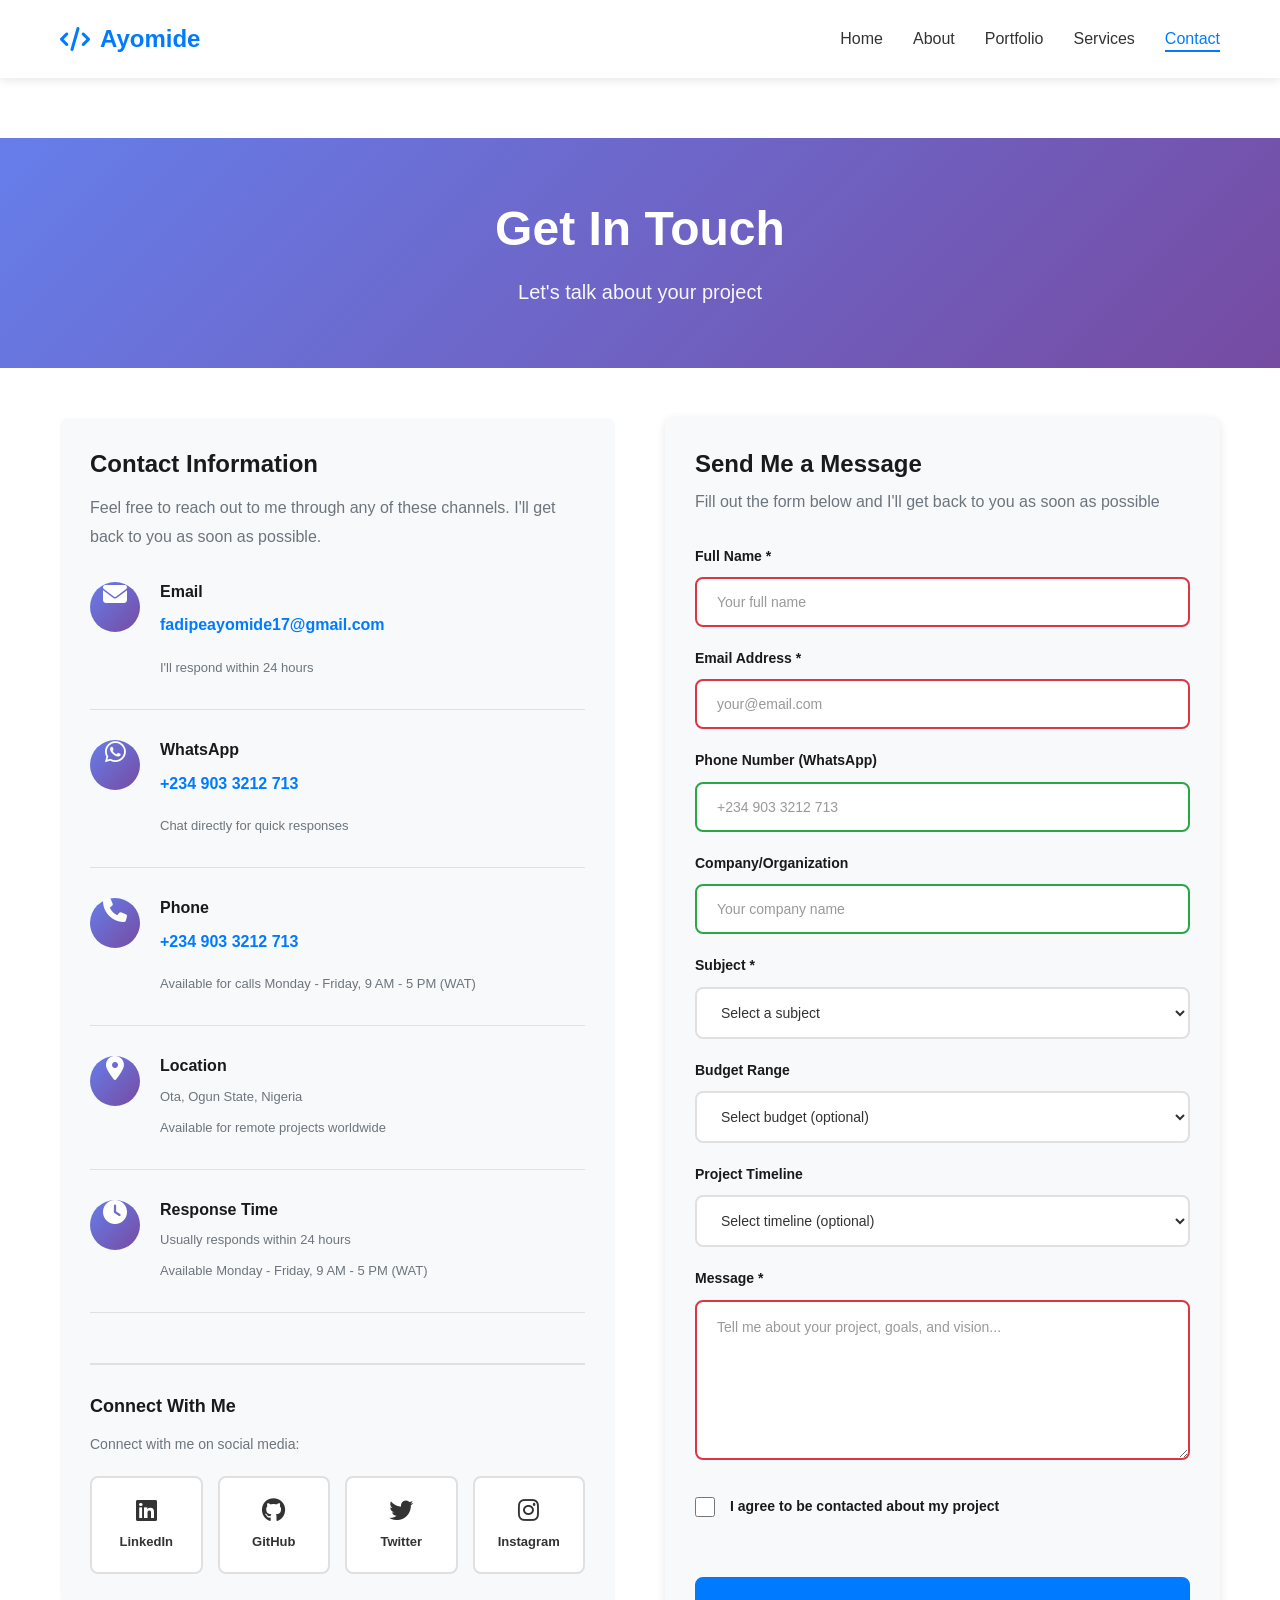
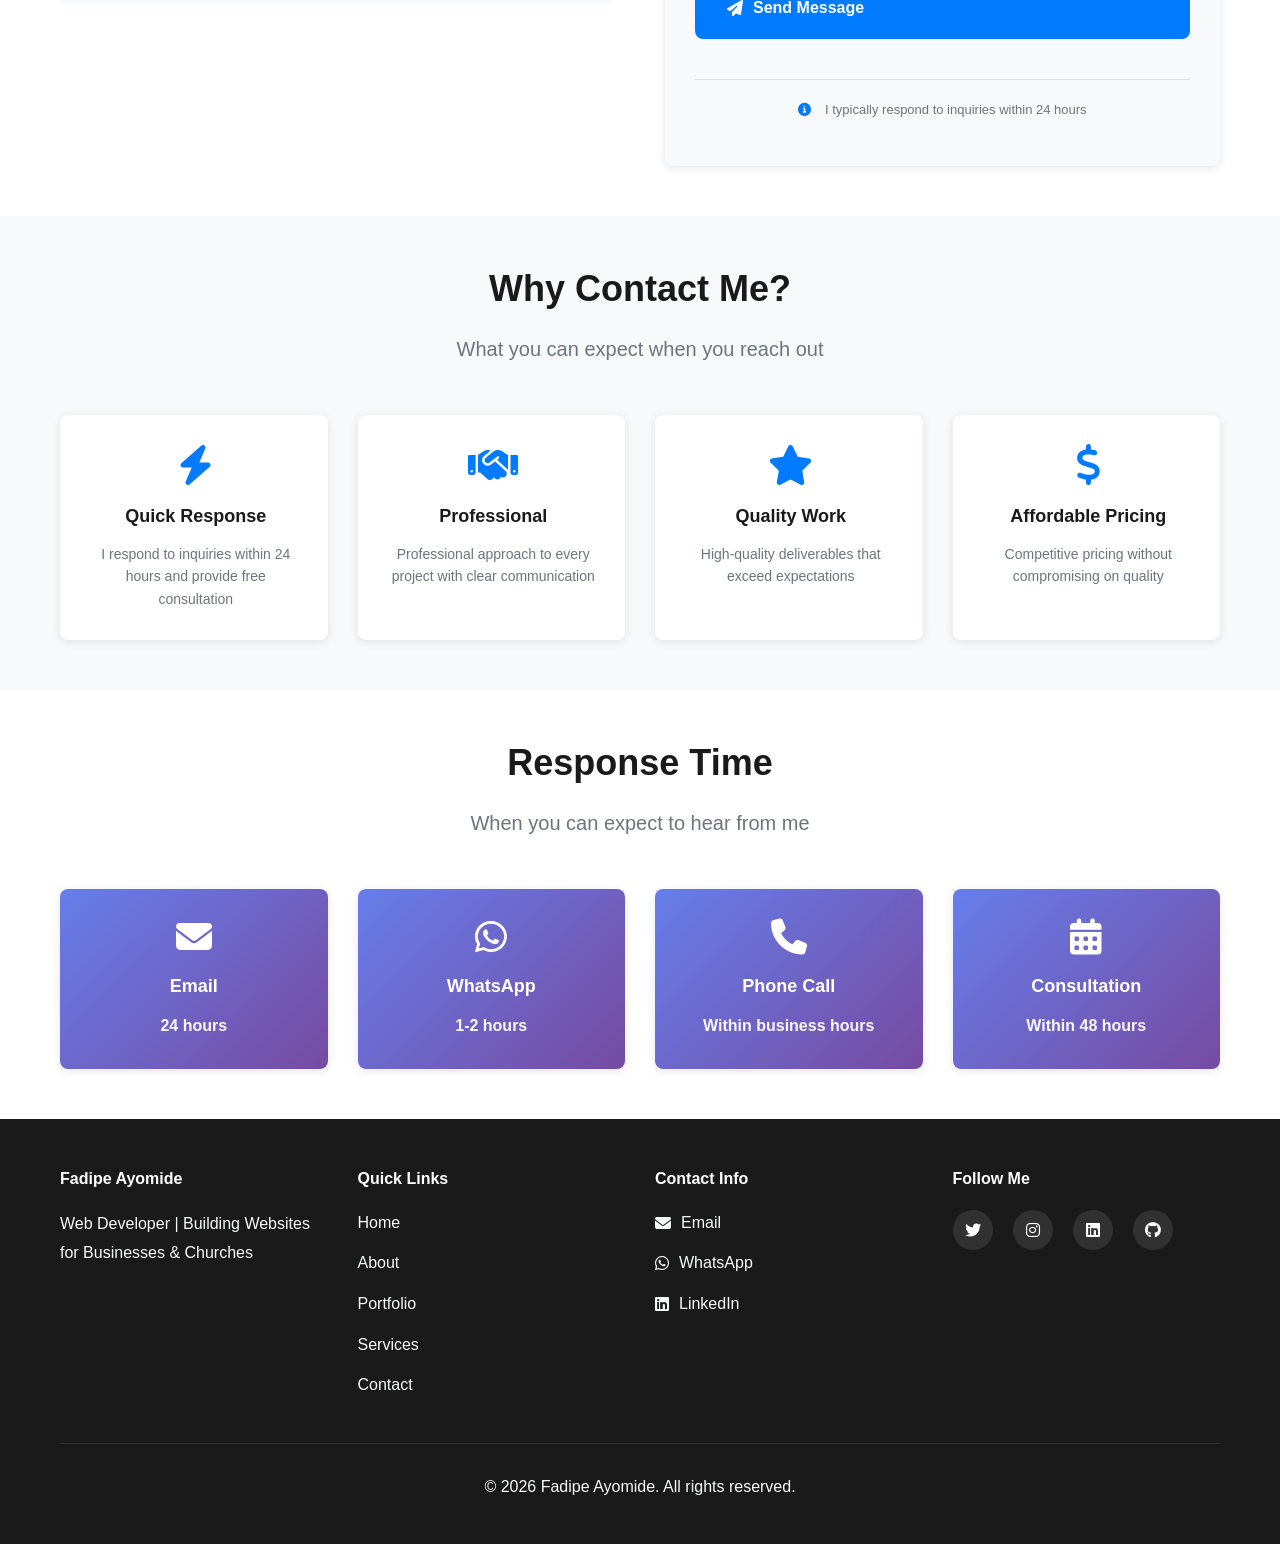
==== commit e88092c3: "Update contact.html" ====
--- a/contact.html
+++ b/contact.html
@@ -7,7 +7,7 @@
     <link rel="stylesheet" href="css/styles.css">
     <link rel="stylesheet" href="css/responsive.css">
     <link rel="stylesheet" href="https://cdnjs.cloudflare.com/ajax/libs/font-awesome/6.4.0/css/all.min.css">
-        <------ Google Analytics-------->
+        <!-- ==================== Google Analytics==================== -->
     <script async src="https://www.googletagmanager.com/gtag/js?id=G-K5BEQGF1L0"></script>
     <script>
         window.dataLayer = window.dataLayer || [];
